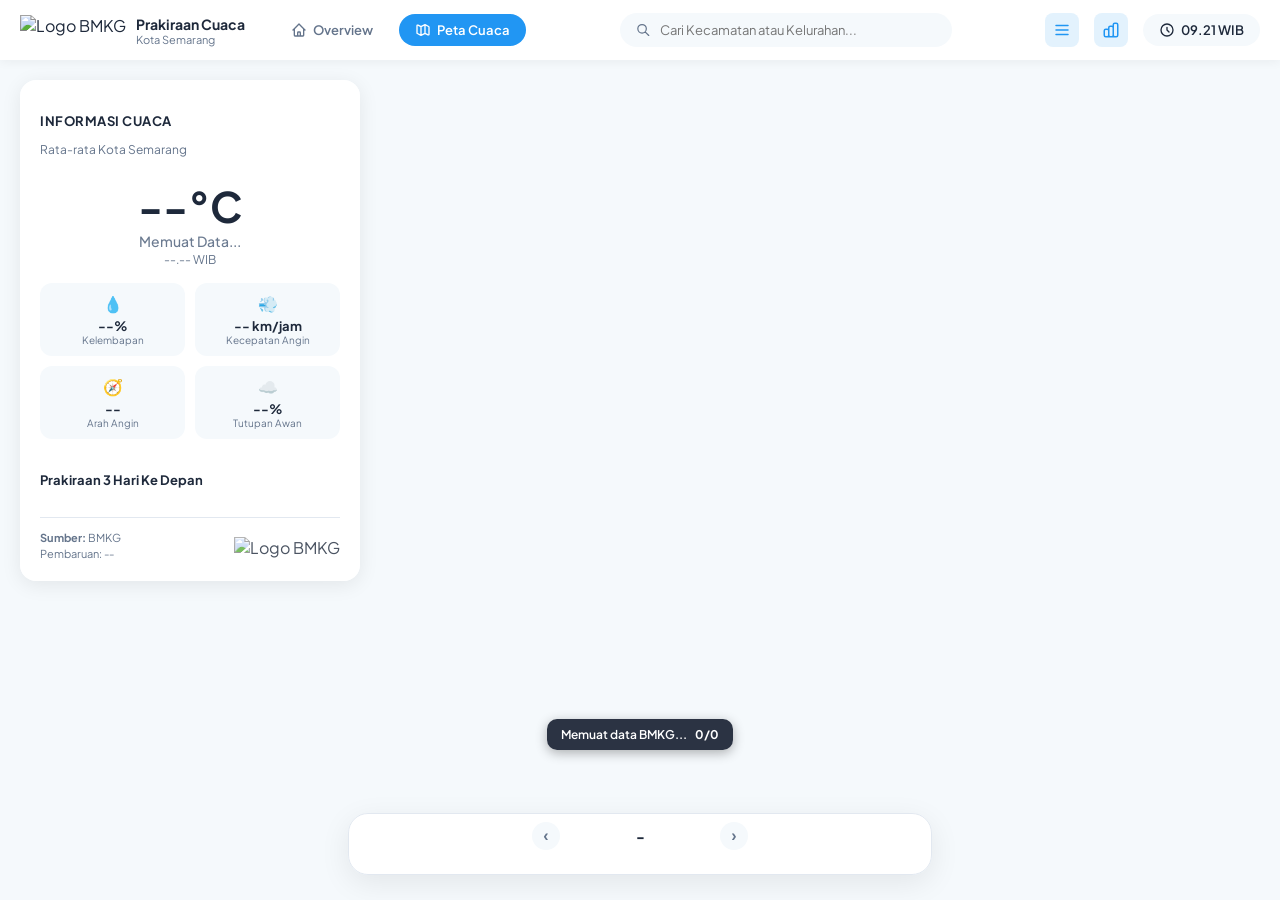
==== index.html @ 0415e22e "upload data" ====
<!DOCTYPE html>
<html lang="id">
<head>
    <meta charset="UTF-8">
    <meta name="viewport" content="width=device-width, initial-scale=1.0">
    <title>WebGIS Prakiraan Cuaca Semarang</title>

    <!-- Font: Plus Jakarta Sans -->
    <link rel="preconnect" href="https://fonts.googleapis.com">
    <link rel="preconnect" href="https://fonts.gstatic.com" crossorigin>
    <link href="https://fonts.googleapis.com/css2?family=Plus+Jakarta+Sans:wght@400;500;600;700&display=swap" rel="stylesheet">

    <!-- Leaflet CSS -->
    <link rel="stylesheet" href="https://unpkg.com/leaflet@1.9.4/dist/leaflet.css"/>

    <!-- Custom CSS -->
    <link rel="stylesheet" href="style.css">
</head>

<body>

    <!-- Navigasi Atas (Navbar) -->
    <nav class="top-navbar">
        <!-- Kiri: Logo & Tab -->
        <div class="nav-left">
            <div class="brand">
                <img src="https://data.bmkg.go.id/include/assets/img/logo-bmkg.svg" alt="Logo BMKG" class="brand-logo">
                <div class="brand-text">
                    <span class="brand-title">Prakiraan Cuaca</span>
                    <span class="brand-subtitle">Kota Semarang</span>
                </div>
            </div>
            <div class="nav-tabs">
                <button class="nav-tab">
                    <!-- Ikon Overview -->
                    <svg width="16" height="16" fill="none" stroke="currentColor" viewBox="0 0 24 24"><path stroke-linecap="round" stroke-linejoin="round" stroke-width="2" d="M3 12l2-2m0 0l7-7 7 7M5 10v10a1 1 0 001 1h3m10-11l2 2m-2-2v10a1 1 0 01-1 1h-3m-6 0a1 1 0 001-1v-4a1 1 0 011-1h2a1 1 0 011 1v4a1 1 0 001 1m-6 0h6"></path></svg>
                    Overview
                </button>
                <button class="nav-tab active">
                    <!-- Ikon Map -->
                    <svg width="16" height="16" fill="none" stroke="currentColor" viewBox="0 0 24 24"><path stroke-linecap="round" stroke-linejoin="round" stroke-width="2" d="M9 20l-5.447-2.724A1 1 0 013 16.382V5.618a1 1 0 011.447-.894L9 7m0 13l6-3m-6 3V7m6 10l4.553 2.276A1 1 0 0021 18.382V7.618a1 1 0 00-.553-.894L15 4m0 13V4m0 0L9 7"></path></svg>
                    Peta Cuaca
                </button>
            </div>
        </div>

        <!-- Tengah: Pencarian -->
        <div class="nav-center">
            <div class="search-bar">
                <svg width="16" height="16" fill="none" stroke="#64748B" viewBox="0 0 24 24"><path stroke-linecap="round" stroke-linejoin="round" stroke-width="2" d="M21 21l-6-6m2-5a7 7 0 11-14 0 7 7 0 0114 0z"></path></svg>
                <input type="text" placeholder="Cari Kecamatan atau Kelurahan...">
            </div>
        </div>

        <!-- Kanan: Layer, Legenda, & Jam -->
        <div class="nav-right">
            <!-- Dropdown Layer Peta -->
            <div class="nav-dropdown-container">
                <button class="nav-icon-btn" id="btn-layer" title="Layer Peta">
                    <svg width="18" height="18" fill="none" stroke="currentColor" viewBox="0 0 24 24"><path stroke-linecap="round" stroke-linejoin="round" stroke-width="2" d="M4 6h16M4 12h16M4 18h16"></path></svg>
                </button>
                <div class="dropdown-menu" id="layer-menu">
                    <h4>Pilihan Basemap</h4>
                    <label><input type="radio" name="basemap" value="esri" checked> Satelit Esri</label>
                    <label><input type="radio" name="basemap" value="osm"> Standar OSM</label>
                    <hr>
                    <h4>Tingkat Administratif</h4>
                    <label><input type="radio" name="admin_level" value="kecamatan" checked> Kecamatan</label>
                    <label><input type="radio" name="admin_level" value="kelurahan"> Kelurahan</label>
                </div>
            </div>

            <!-- Dropdown Legenda Cuaca -->
            <div class="nav-dropdown-container">
                <button class="nav-icon-btn" id="btn-legend" title="Legenda Cuaca">
                    <svg width="18" height="18" fill="none" stroke="currentColor" viewBox="0 0 24 24"><path stroke-linecap="round" stroke-linejoin="round" stroke-width="2" d="M9 19v-6a2 2 0 00-2-2H5a2 2 0 00-2 2v6a2 2 0 002 2h2a2 2 0 002-2zm0 0V9a2 2 0 012-2h2a2 2 0 012 2v10m-6 0a2 2 0 002 2h2a2 2 0 002-2m0 0V5a2 2 0 012-2h2a2 2 0 012 2v14a2 2 0 01-2 2h-2a2 2 0 01-2-2z"></path></svg>
                </button>
                <div class="dropdown-menu" id="legend-menu">
                    <h4>Legenda Cuaca</h4>
                    <div class="legend-item"><span class="color-box" style="background:#0F172A"></span> Petir / Kilat</div>
                    <div class="legend-item"><span class="color-box" style="background:#1d4ed8"></span> Hujan Lebat</div>
                    <div class="legend-item"><span class="color-box" style="background:#2563eb"></span> Hujan Sedang</div>
                    <div class="legend-item"><span class="color-box" style="background:#38bdf8"></span> Hujan Ringan</div>
                    <div class="legend-item"><span class="color-box" style="background:#475569"></span> Mendung / Tebal</div>
                    <div class="legend-item"><span class="color-box" style="background:#64748b"></span> Berawan</div>
                    <div class="legend-item"><span class="color-box" style="background:#f59e0b"></span> Cerah Berawan</div>
                    <div class="legend-item"><span class="color-box" style="background:#facc15"></span> Cerah</div>
                </div>
            </div>

            <!-- Jam Realtime -->
            <div class="nav-clock">
                <svg width="16" height="16" fill="none" stroke="currentColor" viewBox="0 0 24 24"><path stroke-linecap="round" stroke-linejoin="round" stroke-width="2" d="M12 8v4l3 3m6-3a9 9 0 11-18 0 9 9 0 0118 0z"></path></svg>
                <span id="realtime-clock">--:-- WIB</span>
            </div>
        </div>
    </nav>

    <!-- Kontainer Peta dan Elemen Lainnya -->
    <div class="main-container">
        
        <div id="map"></div>

        <div id="weather-loading">
            Memuat data BMKG...
            <span id="weather-progress">0/0</span>
        </div>

        <!<!-- Panel Informasi Mengambang (Kiri) -->
        <aside class="side-panel">
            <div class="panel-header">
                <h3>INFORMASI CUACA</h3>
                <p>Rata-rata Kota Semarang</p>
            </div>
            
            <div class="weather-main-info">
                <div class="temp-large" id="city-temp">--°C</div>
                <div class="weather-desc" id="city-desc">Memuat Data...</div>
                <div class="weather-time" id="city-time">--.-- WIB</div>
            </div>

            <!-- Parameter Cuaca -->
            <div class="weather-metrics">
                <div class="metric-box">
                    <span class="metric-icon">💧</span>
                    <span class="metric-val" id="city-humidity">--%</span>
                    <span class="metric-lbl">Kelembapan</span>
                </div>
                <div class="metric-box">
                    <span class="metric-icon">💨</span>
                    <span class="metric-val" id="city-wind">-- km/jam</span>
                    <span class="metric-lbl">Kecepatan Angin</span>
                </div>
                <div class="metric-box">
                    <span class="metric-icon">🧭</span>
                    <span class="metric-val" id="city-wind-dir">--</span>
                    <span class="metric-lbl">Arah Angin</span>
                </div>
                <div class="metric-box">
                    <span class="metric-icon">☁️</span>
                    <span class="metric-val" id="city-cloud">--%</span>
                    <span class="metric-lbl">Tutupan Awan</span>
                </div>
            </div>

            <!-- Prakiraan 3 Hari Ke Depan -->
            <div class="forecast-section">
                <h4>Prakiraan 3 Hari Ke Depan</h4>
                <div class="forecast-cards" id="city-3day-container">
                    <!-- Akan diisi oleh JavaScript nanti -->
                </div>
            </div>

            <!-- Informasi Sumber Data & Logo BMKG -->
            <div class="panel-footer">
                <div class="footer-text">
                    <strong>Sumber:</strong> BMKG<br>
                    <span id="info-analysis-time">Pembaruan: --</span>
                </div>
                <img src="https://data.bmkg.go.id/include/assets/img/logo-bmkg.svg" alt="Logo BMKG" class="footer-logo">
            </div>
        </aside>

        <!-- Timeline Lama -->
        <div id="forecast-timeline">
            <div id="timeline-day-control">
                <button id="timeline-prev-day" aria-label="Hari sebelumnya">‹</button>
                <div id="timeline-date">-</div>
                <button id="timeline-next-day" aria-label="Hari berikutnya">›</button>
            </div>
            <div id="timeline-hours"></div>
        </div>

    </div>

    <!-- Leaflet JS & App JS -->
    <script src="https://unpkg.com/leaflet@1.9.4/dist/leaflet.js"></script>
    <script src="app.js"></script>

    <!-- Script sementara untuk animasi dropdown di HTML -->
    <script>
        // Update Jam Realtime Navbar
        function updateClock() {
            const now = new Date();
            const timeString = now.toLocaleTimeString('id-ID', { timeZone: 'Asia/Jakarta', hour: '2-digit', minute: '2-digit' }).replace(':', '.');
            document.getElementById('realtime-clock').innerText = timeString + ' WIB';
        }
        setInterval(updateClock, 1000);
        updateClock();

        // Dropdown Toggle Logic
        document.getElementById('btn-layer').addEventListener('click', (e) => {
            e.stopPropagation();
            document.getElementById('layer-menu').classList.toggle('show');
            document.getElementById('legend-menu').classList.remove('show');
        });
        document.getElementById('btn-legend').addEventListener('click', (e) => {
            e.stopPropagation();
            document.getElementById('legend-menu').classList.toggle('show');
            document.getElementById('layer-menu').classList.remove('show');
        });
        document.addEventListener('click', () => {
            document.getElementById('layer-menu').classList.remove('show');
            document.getElementById('legend-menu').classList.remove('show');
        });
    </script>
</body>
</html>
---- style.css ----
/* Variabel Warna Kustom dan Font */
:root {
    --primary: #2196F3;
    --bg: #F5F9FC;
    --card: #FFFFFF;
    --text: #1E293B;
    --text-sec: #64748B;
    --highlight: #E3F2FD;
    --font-main: 'Plus Jakarta Sans', sans-serif;
}

html, body {
    margin: 0;
    padding: 0;
    width: 100%;
    height: 100vh;
    overflow: hidden;
    background-color: var(--bg);
    color: var(--text);
    font-family: var(--font-main);
}

/* ====================================================
   NAVBAR STYLING
==================================================== */
.top-navbar {
    height: 60px;
    background: var(--card);
    display: flex;
    justify-content: space-between;
    align-items: center;
    padding: 0 20px;
    box-shadow: 0 2px 10px rgba(0,0,0,0.05);
    position: relative;
    z-index: 2000; /* Harus lebih tinggi dari map Leaflet */
}

.nav-left { display: flex; align-items: center; gap: 30px; }
.brand { display: flex; align-items: center; gap: 10px; }
.brand-logo { height: 30px; }
.brand-text { display: flex; flex-direction: column; }
.brand-title { font-weight: 700; font-size: 14px; color: var(--text); }
.brand-subtitle { font-size: 11px; color: var(--text-sec); }

.nav-tabs { display: flex; gap: 10px; }
.nav-tab {
    display: flex; align-items: center; gap: 6px;
    padding: 8px 16px; border: none; border-radius: 20px;
    background: transparent; color: var(--text-sec);
    font-size: 13px; font-weight: 600; cursor: pointer;
    transition: all 0.2s;
    font-family: var(--font-main);
}
.nav-tab.active { background: var(--primary); color: #fff; }

.nav-center .search-bar {
    display: flex; align-items: center; gap: 8px;
    background: var(--bg); padding: 8px 16px;
    border-radius: 20px; width: 300px;
}
.search-bar input {
    border: none; background: transparent; outline: none;
    font-size: 13px; width: 100%; color: var(--text);
    font-family: var(--font-main);
}

.nav-right { display: flex; align-items: center; gap: 15px; }

/* Dropdown styling */
.nav-dropdown-container { position: relative; }
.nav-icon-btn {
    background: var(--highlight); color: var(--primary);
    border: none; border-radius: 8px; width: 34px; height: 34px;
    display: flex; align-items: center; justify-content: center;
    cursor: pointer; transition: 0.2s;
}
.nav-icon-btn:hover { background: var(--primary); color: #fff; }

.dropdown-menu {
    position: absolute; top: 45px; right: 0;
    background: var(--card); border-radius: 12px;
    box-shadow: 0 4px 15px rgba(0,0,0,0.1);
    padding: 15px; width: 220px; display: none;
    flex-direction: column; gap: 8px;
}
.dropdown-menu.show { display: flex; }
.dropdown-menu h4 { font-size: 12px; color: var(--text-sec); margin-bottom: 5px; text-transform: uppercase; letter-spacing: 0.5px;}
.dropdown-menu label { font-size: 13px; display: flex; align-items: center; gap: 8px; cursor: pointer;}
.dropdown-menu hr { border: 0; border-top: 1px solid #E2E8F0; margin: 5px 0; }

.legend-item { display: flex; align-items: center; gap: 10px; font-size: 12px;}
.color-box { width: 14px; height: 14px; border-radius: 4px; border: 1px solid rgba(0,0,0,0.1);}

.nav-clock {
    display: flex; align-items: center; gap: 6px;
    font-size: 13px; font-weight: 600; color: var(--text);
    background: var(--bg); padding: 8px 16px; border-radius: 20px;
}

/* ====================================================
   MAP CONTAINER (Disesuaikan tinggi Navbar)
==================================================== */
.main-container {
    position: relative;
    height: calc(100vh - 60px); /* Kurangi tinggi navbar */
    width: 100%;
}

#map {
    width: 100%;
    height: 100%;
    z-index: 1;
}

/* ====================================================
   KODE LAMA UNTUK SEMENTARA (Agar WebGIS tetap jalan)
==================================================== */
.label-kecamatan { background: transparent; border: none; }
.label-kecamatan div { color: white; font-size: 13px; font-weight: 700; white-space: nowrap; text-align: center; text-shadow: -1px -1px 2px #000, 1px -1px 2px #000, -1px 1px 2px #000, 1px 1px 2px #000; }
.label-kelurahan { background: transparent; border: none; }
.label-kelurahan div { color: white; font-size: 10px; font-weight: 600; white-space: nowrap; text-align: center; text-shadow: -1px -1px 2px #000, 1px -1px 2px #000, -1px 1px 2px #000, 1px 1px 2px #000; }
.weather-label { background: transparent !important; border: none !important; }
.weather-card { transform: translate(-50%, -50%); min-width: 70px; text-align: center; color: #ffffff; background: transparent; border: none; box-shadow: none; padding: 0; pointer-events: none; text-shadow: -1px -1px 2px rgba(0, 0, 0, 0.9), 1px -1px 2px rgba(0, 0, 0, 0.9), -1px 1px 2px rgba(0, 0, 0, 0.9), 1px 1px 2px rgba(0, 0, 0, 0.9); }
.weather-name { font-size: 10px; font-weight: 700; line-height: 1.1; margin-bottom: 3px; }
.weather-main { display: flex; justify-content: center; align-items: center; gap: 4px; }
.weather-icon { font-size: 18px; line-height: 1; }
.weather-temp { font-size: 14px; font-weight: 700; }
.weather-desc { font-size: 9px; margin-top: 2px; opacity: 0.95; white-space: nowrap; }

/* Control bawaan leaflet yang masih aktif di app.js */
.leaflet-control-layers { border-radius: 10px; overflow: hidden; }

/* Komponen melayang (Timeline & Info Panel) */
#weather-loading { position: fixed; left: 50%; bottom: 150px; transform: translateX(-50%); z-index: 1000; background: rgba(15, 23, 42, 0.88); color: white; padding: 8px 14px; border-radius: 10px; font-size: 12px; font-weight: 600; box-shadow: 0 3px 12px rgba(0, 0, 0, 0.30); }
#weather-progress { margin-left: 6px; font-weight: 700; }

/* ====================================================
   TIMELINE CUACA (VERSI KOTAK & SCROLL BAR HORIZONTAL)
==================================================== */
#forecast-timeline {
    position: fixed;
    left: 50%;
    bottom: 25px;
    transform: translateX(-50%);
    z-index: 1000;
    width: min(600px, calc(100vw - 28px)); 
    padding: 16px 20px;
    background: rgba(255, 255, 255, 0.95);
    border: 1px solid #E2E8F0;
    border-radius: 20px;
    box-shadow: 0 8px 30px rgba(0, 0, 0, 0.08);
    backdrop-filter: blur(10px);
}

#timeline-day-control {
    display: flex;
    align-items: center;
    justify-content: center;
    gap: 15px;
    margin-bottom: 16px;
}

#timeline-date {
    min-width: 130px;
    text-align: center;
    font-size: 14px;
    font-weight: 800;
    color: #1E293B;
}

#timeline-day-control button {
    width: 28px;
    height: 28px;
    border: none;
    border-radius: 50%;
    background: #F5F9FC;
    color: #64748B;
    font-size: 16px;
    font-weight: bold;
    cursor: pointer;
    display: flex;
    align-items: center;
    justify-content: center;
    transition: 0.2s;
}

#timeline-day-control button:hover:not(:disabled) {
    background: #E3F2FD;
    color: #2196F3;
}

#timeline-day-control button:disabled {
    opacity: 0.4;
    cursor: default;
}

/* Kontainer Scroll & Scrollbar Custom di bawahnya */
#timeline-hours-scroll {
    display: flex;
    overflow-x: auto;
    gap: 10px;
    padding-bottom: 12px; /* Ruang untuk scrollbar */
    scroll-behavior: smooth;
}

/* Desain Scrollbar di bagian bawah kotak jam */
#timeline-hours-scroll::-webkit-scrollbar {
    height: 8px;
}
#timeline-hours-scroll::-webkit-scrollbar-track {
    background: #F1F5F9;
    border-radius: 10px;
}
#timeline-hours-scroll::-webkit-scrollbar-thumb {
    background: #CBD5E1;
    border-radius: 10px;
}
#timeline-hours-scroll::-webkit-scrollbar-thumb:hover {
    background: #94A3B8;
}

/* Desain Kotak Tiap Jam */
.hour-box {
    flex: 0 0 auto;
    display: flex;
    flex-direction: column;
    align-items: center;
    min-width: 65px;
    padding: 10px 4px;
    background: #FFFFFF;
    border: 1px solid #E2E8F0;
    border-radius: 12px;
    color: #64748B;
    cursor: pointer;
    transition: 0.2s;
}

.hour-box:hover {
    background: #F5F9FC;
}

.hour-box-icon {
    font-size: 22px;
    margin-bottom: 6px;
}

.hour-box-text {
    font-size: 12px;
    font-weight: 700;
}

/* Kotak Aktif (Saat Diklik) */
.hour-box.active {
    background: #2196F3;
    border-color: #2196F3;
    color: #FFFFFF;
    box-shadow: 0 4px 10px rgba(33, 150, 243, 0.3);
}

.hour-box.active .hour-box-text {
    color: #FFFFFF;
}

#bmkg-info-panel { position: fixed; left: 14px; bottom: 22px; z-index: 1000; width: 220px; padding: 11px 12px; background: rgba(15, 23, 42, 0.90); border: 1px solid rgba(255, 255, 255, 0.16); border-radius: 12px; color: white; box-shadow: 0 4px 16px rgba(0, 0, 0, 0.30); backdrop-filter: blur(7px); }
.bmkg-info-title { margin-bottom: 8px; font-size: 12px; font-weight: 700; }
.bmkg-info-row { display: flex; justify-content: space-between; align-items: flex-start; gap: 10px; margin-top: 5px; font-size: 10px; line-height: 1.25; }
.bmkg-info-row span { color: rgba(255, 255, 255, 0.70); }
.bmkg-info-row b { max-width: 120px; text-align: right; font-weight: 700; }

/* Efek Animasi Cuaca (Sama seperti sebelumnya) */
.weather-sun { display: inline-block; animation: sunPulse 2.2s ease-in-out infinite; }
.weather-cloud { display: inline-block; animation: cloudMove 3s ease-in-out infinite; }
.weather-rain { display: inline-block; animation: rainMove 1.1s ease-in-out infinite; }
.weather-thunder { display: inline-block; animation: thunderFlash 1.8s ease-in-out infinite; }
@keyframes sunPulse { 0%, 100% { transform: scale(1); } 50% { transform: scale(1.15); } }
@keyframes cloudMove { 0%, 100% { transform: translateX(-2px); } 50% { transform: translateX(2px); } }
@keyframes rainMove { 0% { transform: translateY(-1px); } 50% { transform: translateY(2px); } 100% { transform: translateY(-1px); } }
@keyframes thunderFlash { 0%, 70%, 100% { opacity: 1; transform: scale(1); } 75% { opacity: 0.45; transform: scale(1.08); } 80% { opacity: 1; transform: scale(1.02); } }

/* ====================================================
   PANEL INFORMASI SISI KIRI (SIDE PANEL)
==================================================== */
.side-panel {
    position: absolute;
    top: 20px;
    left: 20px;
    width: 300px;
    background: rgba(255, 255, 255, 0.95);
    backdrop-filter: blur(10px);
    border-radius: 16px;
    box-shadow: 0 4px 20px rgba(0,0,0,0.08);
    padding: 20px;
    z-index: 500;
    display: flex;
    flex-direction: column;
    gap: 16px;
}

.panel-header h3 {
    font-size: 13px;
    color: var(--text);
    text-transform: uppercase;
    letter-spacing: 0.5px;
}

.panel-header p {
    font-size: 12px;
    color: var(--text-sec);
}

.weather-main-info {
    text-align: center;
}

.temp-large {
    font-size: 42px;
    font-weight: 700;
    color: var(--text);
    line-height: 1;
    margin-bottom: 5px;
}

.weather-desc {
    font-size: 14px;
    font-weight: 500;
    color: var(--text-sec);
}

.weather-time {
    font-size: 12px;
    color: var(--text-sec);
    margin-top: 2px;
}

.weather-metrics {
    display: grid;
    grid-template-columns: 1fr 1fr;
    gap: 10px;
}

.metric-box {
    background: var(--bg);
    padding: 10px;
    border-radius: 12px;
    display: flex;
    flex-direction: column;
    align-items: center;
    text-align: center;
}

.metric-icon {
    font-size: 16px;
    margin-bottom: 4px;
}

.metric-val {
    font-size: 13px;
    font-weight: 700;
    color: var(--text);
}

.metric-lbl {
    font-size: 10px;
    color: var(--text-sec);
}

.forecast-section h4 {
    font-size: 13px;
    color: var(--text);
    margin-bottom: 8px;
}

.forecast-cards {
    display: flex;
    gap: 8px;
    justify-content: space-between;
}

.f-card {
    flex: 1;
    background: var(--bg);
    border-radius: 10px;
    padding: 10px 5px;
    text-align: center;
    display: flex;
    flex-direction: column;
    align-items: center;
    gap: 4px;
}

.f-card.active {
    background: var(--highlight);
    border: 1px solid var(--primary);
}

.f-day {
    font-size: 11px;
    font-weight: 600;
    color: var(--text-sec);
    text-transform: uppercase;
}

.f-icon {
    font-size: 18px;
}

.f-temp {
    font-size: 12px;
    font-weight: 700;
    color: var(--text);
}

.panel-footer {
    display: flex;
    justify-content: space-between;
    align-items: flex-end;
    margin-top: 5px;
    padding-top: 12px;
    border-top: 1px solid #E2E8F0;
}

.footer-text {
    font-size: 11px;
    color: var(--text-sec);
    line-height: 1.4;
}

.footer-logo {
    height: 24px;
    opacity: 0.8;
}

/* ====================================================
   LABEL LINGKARAN PETA & POPUP LIGHT THEME
==================================================== */
.region-label-container {
    position: absolute;
    transform: translate(-50%, -50%); /* KUNCI: Menjaga label selalu di tengah koordinat saat zoom */
    display: flex;
    flex-direction: column;
    align-items: center;
    justify-content: center;
    pointer-events: none;
    width: max-content; /* Mencegah teks terpotong */
}

.label-circle {
    width: 58px;  /* Diperbesar agar muat ikon besar & suhu */
    height: 58px;
    background: #FFFFFF;
    border: 2px solid #E2E8F0;
    border-radius: 50%;
    display: flex;
    flex-direction: column;
    align-items: center;
    justify-content: center;
    box-shadow: 0 4px 12px rgba(0,0,0,0.15);
    padding: 4px;
    box-sizing: border-box;
}

.label-icon-wrapper {
    font-size: 26px; /* Ikon animasi dibuat jauh lebih besar */
    line-height: 1;
    margin-top: 2px;
    display: flex;
    align-items: center;
    justify-content: center;
}

.label-temp {
    font-size: 11px;
    font-weight: 800;
    color: #1E293B;
    line-height: 1;
    margin-top: 3px;
    letter-spacing: -0.5px;
}

.label-name {
    font-size: 11px;
    font-weight: 800;
    color: #FFFFFF; /* Teks diubah menjadi putih */
    text-shadow: 
        -1px -1px 2px rgba(0,0,0,0.8),  
         1px -1px 2px rgba(0,0,0,0.8),
        -1px  1px 2px rgba(0,0,0,0.8),
         1px  1px 2px rgba(0,0,0,0.8); /* Garis tepi diubah menjadi gelap agar kontras */
    text-transform: uppercase;
    white-space: nowrap;
    letter-spacing: 0.5px;
    margin-top: 6px;
}

/* ====================================================
   KUSTOMISASI POPUP LEAFLET (TEMA TERANG)
==================================================== */
.leaflet-popup-content-wrapper, .leaflet-popup-tip {
    background: #FFFFFF !important;
    color: #1E293B !important;
    border-radius: 12px !important;
    box-shadow: 0 4px 20px rgba(0,0,0,0.1) !important;
}
.leaflet-popup-content {
    margin: 16px !important;
    font-family: 'Plus Jakarta Sans', sans-serif;
}
.leaflet-popup-close-button {
    color: #64748B !important;
}

/* ====================================================
   KARTU PRAKIRAAN 3 HARI POPUP (GAYA KOLOM MENYATU)
==================================================== */
.popup-forecast-container {
    display: flex;
    background: #FFFFFF;
    border: 1px solid #E2E8F0;
    border-radius: 12px;
    padding: 8px 0;
    margin-top: 16px;
    box-shadow: 0 2px 8px rgba(0,0,0,0.02);
}

.popup-forecast-col {
    flex: 1;
    display: flex;
    flex-direction: column;
    align-items: center;
    justify-content: center;
    border-right: 1px solid #E2E8F0;
    gap: 2px;
}

.popup-forecast-col:last-child {
    border-right: none;
}

.p-fc-day { font-size: 11px; font-weight: 800; color: #64748B; }
.p-fc-date { font-size: 10px; font-weight: 600; color: #94A3B8; }
.p-fc-icon { font-size: 24px; margin: 4px 0; }
.p-fc-temp { font-size: 11px; font-weight: 800; color: #1E293B; }

/* ====================================================
   TIMELINE JAM - GAYA KARTU BERSUHU (VERSI PIPIH/SLIM)
==================================================== */

/* 1. Kontainer Timeline Utama - Sumbu X Lebar, Sumbu Y Dipangkas */
#forecast-timeline {
    width: min(550px, calc(100vw - 28px)) !important; /* Diperlebar agar memanjang ke samping */
    padding: 8px 16px !important; /* Padding atas-bawah ditipiskan */
}

/* Merapatkan jarak antara teks hari dan kotak jam */
#timeline-day-control {
    margin-bottom: 6px !important; 
}

#timeline-hours, #timeline-hours-scroll {
    display: flex !important;
    gap: 6px !important; /* Jarak antar kotak dirapatkan */
    overflow-x: auto !important;
    padding: 2px 2px 8px !important; /* Padding wadah scroll ditipiskan */
    scrollbar-width: thin;
}

#timeline-hours::-webkit-scrollbar, 
#timeline-hours-scroll::-webkit-scrollbar {
    height: 4px; /* Scrollbar dibuat lebih tipis */
}
#timeline-hours::-webkit-scrollbar-thumb, 
#timeline-hours-scroll::-webkit-scrollbar-thumb {
    background: #CBD5E1; 
    border-radius: 10px;
}

/* Mematikan display tombol bawaan lama */
.timeline-hour-button {
    display: none !important; 
}

/* 2. Sesuaikan Ukuran Kotak agar lebih PENDEK/PIPIH (Sumbu Y) */
.hour-box {
    flex: 0 0 auto;
    display: flex;
    flex-direction: column;
    align-items: center;
    justify-content: center;
    min-width: 60px !important; 
    padding: 4px 4px !important; /* Padding atas-bawah di dalam kotak dipangkas habis */
    background: #F8FAFC !important; 
    border: 1px solid transparent !important;
    border-radius: 10px !important;
    cursor: pointer;
    transition: 0.2s;
    gap: 2px !important; /* Jarak antar teks dan ikon sangat dirapatkan */
    box-shadow: none !important;
}

.hour-box:hover {
    background: #F1F5F9 !important;
}

/* Teks Jam */
.hour-box-text {
    font-size: 10px !important; 
    font-weight: 700 !important;
    color: #94A3B8 !important; 
    text-transform: uppercase;
    line-height: 1 !important;
}

/* Ikon Cuaca - Sedikit diperkecil untuk menghemat tinggi */
.hour-box-icon {
    font-size: 20px !important; 
    line-height: 1 !important;
    margin: 2px 0 !important;
}

/* Teks Suhu */
.hour-box-temp {
    font-size: 12px !important; 
    font-weight: 800 !important;
    color: #64748B !important; 
    line-height: 1 !important;
}

/* 3. Desain Kotak Saat Diklik (Aktif) */
.hour-box.active {
    background: #FFFFFF !important; 
    border-color: #BFDBFE !important; 
    box-shadow: 0 4px 12px rgba(33, 150, 243, 0.15) !important; 
}

.hour-box.active .hour-box-text {
    color: #475569 !important;
}

/* KUNCI: Jangan perbesar font saat aktif agar kotak tidak memuai/loncat ke atas */
.hour-box.active .hour-box-temp {
    color: #1E293B !important;
    font-size: 12px !important; 
}

/* ====================================================
   PENYESUAIAN UKURAN LABEL IKON PETA (KECAMATAN & KELURAHAN)
==================================================== */

.label-circle {
    width: 38px !important;  /* Diperkecil dari 58px agar tidak saling tumpuk */
    height: 38px !important; /* Diperkecil dari 58px */
    background: #FFFFFF;
    border: 1.5px solid #E2E8F0;
    border-radius: 50%;
    display: flex;
    flex-direction: column;
    align-items: center;
    justify-content: center;
    box-shadow: 0 3px 10px rgba(0,0,0,0.15);
    padding: 2px;
    box-sizing: border-box;
}

.label-icon-wrapper {
    font-size: 16px !important; /* Ukuran emoji matahari/hujan diperkecil */
    line-height: 1;
    margin-top: 1px;
    display: flex;
    align-items: center;
    justify-content: center;
}

.label-temp {
    font-size: 9px !important; /* Ukuran teks suhu diperkecil */
    font-weight: 800;
    color: #1E293B;
    line-height: 1;
    margin-top: 2px;
    letter-spacing: -0.5px;
}

.label-name {
    font-size: 9px !important; /* Ukuran nama wilayah diperkecil */
    font-weight: 800;
    color: #FFFFFF; 
    text-shadow: 
        -1px -1px 2px rgba(0,0,0,0.9),  
         1px -1px 2px rgba(0,0,0,0.9),
        -1px  1px 2px rgba(0,0,0,0.9),
         1px  1px 2px rgba(0,0,0,0.9); 
    text-transform: uppercase;
    white-space: nowrap;
    letter-spacing: 0.5px;
    margin-top: 3px;
}
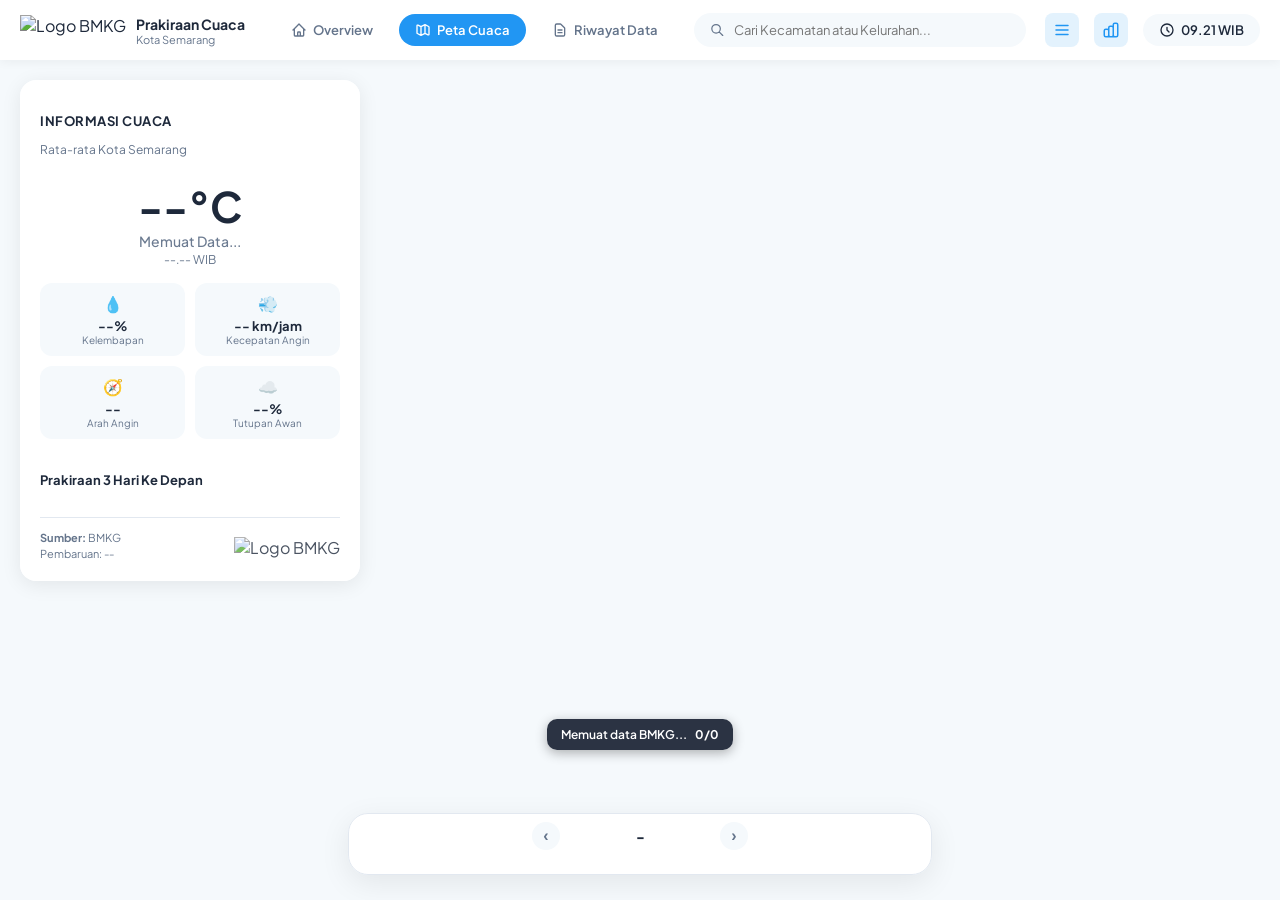
==== commit b24d71b5: "riwayat data" ====
--- a/index.html
+++ b/index.html
@@ -31,17 +31,26 @@
                 </div>
             </div>
             <div class="nav-tabs">
-                <button class="nav-tab">
-                    <!-- Ikon Overview -->
-                    <svg width="16" height="16" fill="none" stroke="currentColor" viewBox="0 0 24 24"><path stroke-linecap="round" stroke-linejoin="round" stroke-width="2" d="M3 12l2-2m0 0l7-7 7 7M5 10v10a1 1 0 001 1h3m10-11l2 2m-2-2v10a1 1 0 01-1 1h-3m-6 0a1 1 0 001-1v-4a1 1 0 011-1h2a1 1 0 011 1v4a1 1 0 001 1m-6 0h6"></path></svg>
-                    Overview
-                </button>
-                <button class="nav-tab active">
-                    <!-- Ikon Map -->
-                    <svg width="16" height="16" fill="none" stroke="currentColor" viewBox="0 0 24 24"><path stroke-linecap="round" stroke-linejoin="round" stroke-width="2" d="M9 20l-5.447-2.724A1 1 0 013 16.382V5.618a1 1 0 011.447-.894L9 7m0 13l6-3m-6 3V7m6 10l4.553 2.276A1 1 0 0021 18.382V7.618a1 1 0 00-.553-.894L15 4m0 13V4m0 0L9 7"></path></svg>
-                    Peta Cuaca
-                </button>
-            </div>
+    <button class="nav-tab">
+        <!-- Ikon Overview -->
+        <svg width="16" height="16" fill="none" stroke="currentColor" viewBox="0 0 24 24"><path stroke-linecap="round" stroke-linejoin="round" stroke-width="2" d="M3 12l2-2m0 0l7-7 7 7M5 10v10a1 1 0 001 1h3m10-11l2 2m-2-2v10a1 1 0 01-1 1h-3m-6 0a1 1 0 001-1v-4a1 1 0 011-1h2a1 1 0 011 1v4a1 1 0 001 1m-6 0h6"></path></svg>
+        Overview
+    </button>
+    
+    <!-- Tombol Peta Cuaca (Aktif) -->
+    <button class="nav-tab active">
+        <!-- Ikon Map -->
+        <svg width="16" height="16" fill="none" stroke="currentColor" viewBox="0 0 24 24"><path stroke-linecap="round" stroke-linejoin="round" stroke-width="2" d="M9 20l-5.447-2.724A1 1 0 013 16.382V5.618a1 1 0 011.447-.894L9 7m0 13l6-3m-6 3V7m6 10l4.553 2.276A1 1 0 0021 18.382V7.618a1 1 0 00-.553-.894L15 4m0 13V4m0 0L9 7"></path></svg>
+        Peta Cuaca
+    </button>
+    
+    <!-- Tombol Riwayat Data (Pasif, memanggil data.html) -->
+    <button class="nav-tab" onclick="window.location.href='data.html'">
+        <!-- Ikon Dokumen Laporan -->
+        <svg width="16" height="16" fill="none" stroke="currentColor" viewBox="0 0 24 24"><path stroke-linecap="round" stroke-linejoin="round" stroke-width="2" d="M9 12h6m-6 4h6m2 5H7a2 2 0 01-2-2V5a2 2 0 012-2h5.586a1 1 0 01.707.293l5.414 5.414a1 1 0 01.293.707V19a2 2 0 01-2 2z"></path></svg>
+        Riwayat Data
+    </button>
+</div>
         </div>
 
         <!-- Tengah: Pencarian -->
@@ -205,4 +214,4 @@
         });
     </script>
 </body>
-</html>+</html>
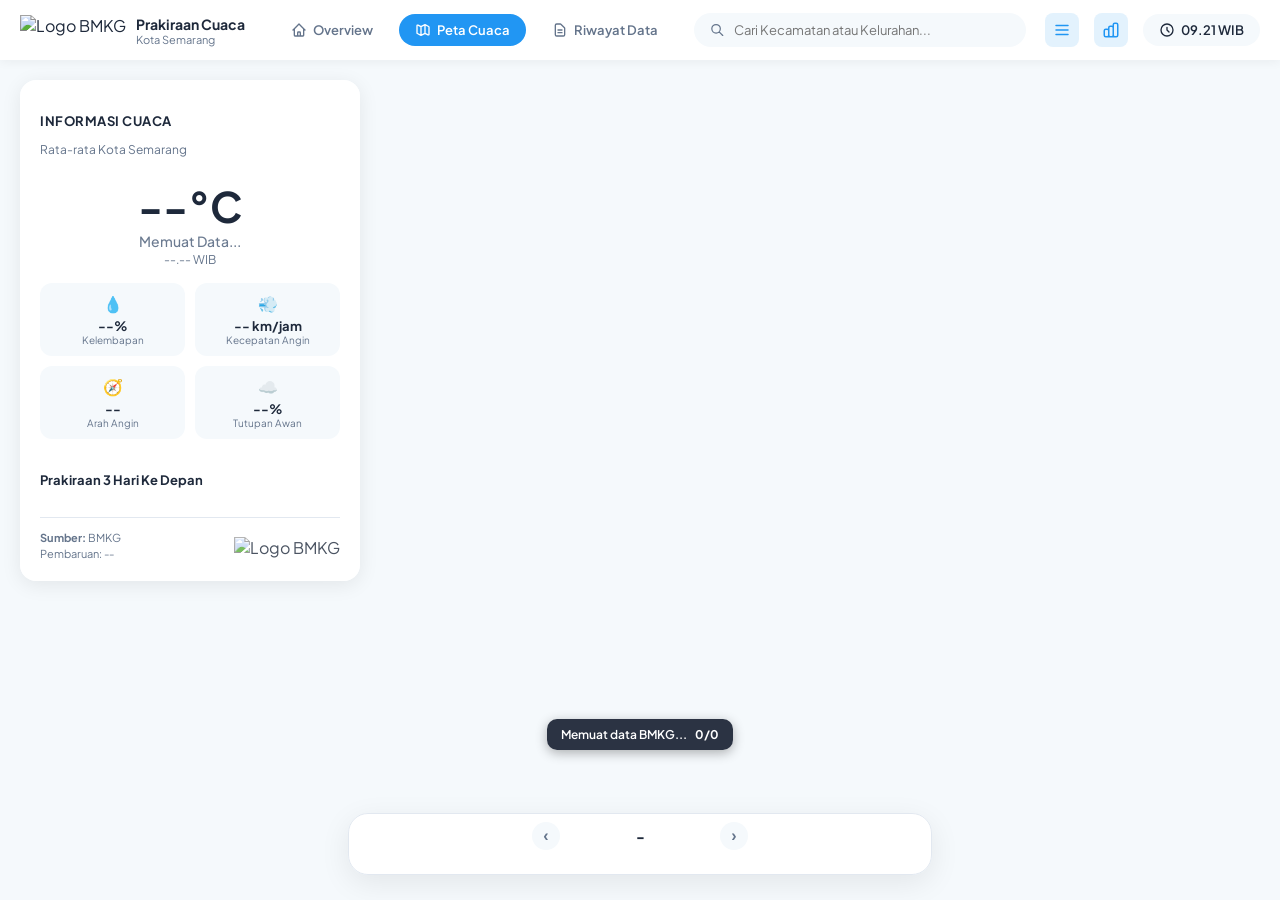
==== commit 2f2e986f: "Refactor index.html to add theme and functionality The HTML file has been updated to include a new t" ====
--- a/index.html
+++ b/index.html
@@ -70,8 +70,34 @@
                 </button>
                 <div class="dropdown-menu" id="layer-menu">
                     <h4>Pilihan Basemap</h4>
-                    <label><input type="radio" name="basemap" value="esri" checked> Satelit Esri</label>
-                    <label><input type="radio" name="basemap" value="osm"> Standar OSM</label>
+
+<label>
+    <input
+        type="radio"
+        name="basemap"
+        value="auto"
+        checked
+    >
+    OSM Otomatis Light / Dark
+</label>
+
+<label>
+    <input
+        type="radio"
+        name="basemap"
+        value="osm"
+    >
+    Standar OSM
+</label>
+
+<label>
+    <input
+        type="radio"
+        name="basemap"
+        value="esri"
+    >
+    Satelit Esri
+</label>
                     <hr>
                     <h4>Tingkat Administratif</h4>
                     <label><input type="radio" name="admin_level" value="kecamatan" checked> Kecamatan</label>
@@ -184,7 +210,9 @@
 
     <!-- Leaflet JS & App JS -->
     <script src="https://unpkg.com/leaflet@1.9.4/dist/leaflet.js"></script>
-    <script src="app.js"></script>
+
+    <script src="theme.js"></script>
+<script src="app.js"></script>
 
     <!-- Script sementara untuk animasi dropdown di HTML -->
     <script>
--- a/style.css
+++ b/style.css
@@ -692,4 +692,84 @@
     white-space: nowrap;
     letter-spacing: 0.5px;
     margin-top: 3px;
-}+}
+/* ======================================================
+   SCROLL TABEL RIWAYAT
+   ====================================================== */
+
+.table-scroll-wrapper {
+    width: 100%;
+    max-height: 520px;
+    overflow-y: auto;
+    overflow-x: auto;
+
+    border: 1px solid #e2e8f0;
+    border-radius: 8px;
+
+    position: relative;
+}
+
+
+/* Hilangkan border ganda dari tabel */
+.table-scroll-wrapper table {
+    margin-top: 0;
+    width: 100%;
+    min-width: 1050px;
+    border-collapse: separate;
+    border-spacing: 0;
+}
+
+
+/* Header tetap terlihat ketika scroll ke bawah */
+.table-scroll-wrapper thead th {
+    position: sticky;
+    top: 0;
+    z-index: 5;
+
+    background: #f8fafc;
+    box-shadow: 0 1px 0 #e2e8f0;
+}
+
+
+/* Baris lebih nyaman dibaca */
+.table-scroll-wrapper tbody tr:hover {
+    background-color: #f8fafc;
+}
+
+
+/* Scrollbar */
+.table-scroll-wrapper::-webkit-scrollbar {
+    width: 10px;
+    height: 10px;
+}
+
+.table-scroll-wrapper::-webkit-scrollbar-track {
+    background: #f1f5f9;
+    border-radius: 10px;
+}
+
+.table-scroll-wrapper::-webkit-scrollbar-thumb {
+    background: #cbd5e1;
+    border-radius: 10px;
+}
+
+.table-scroll-wrapper::-webkit-scrollbar-thumb:hover {
+    background: #94a3b8;
+}
+
+
+/* Responsive */
+@media (max-width: 900px) {
+
+    .data-container {
+        padding: 15px;
+    }
+
+    .table-card {
+        padding: 20px;
+    }
+
+    .table-scroll-wrapper {
+        max-height: 460px;
+    }
+}
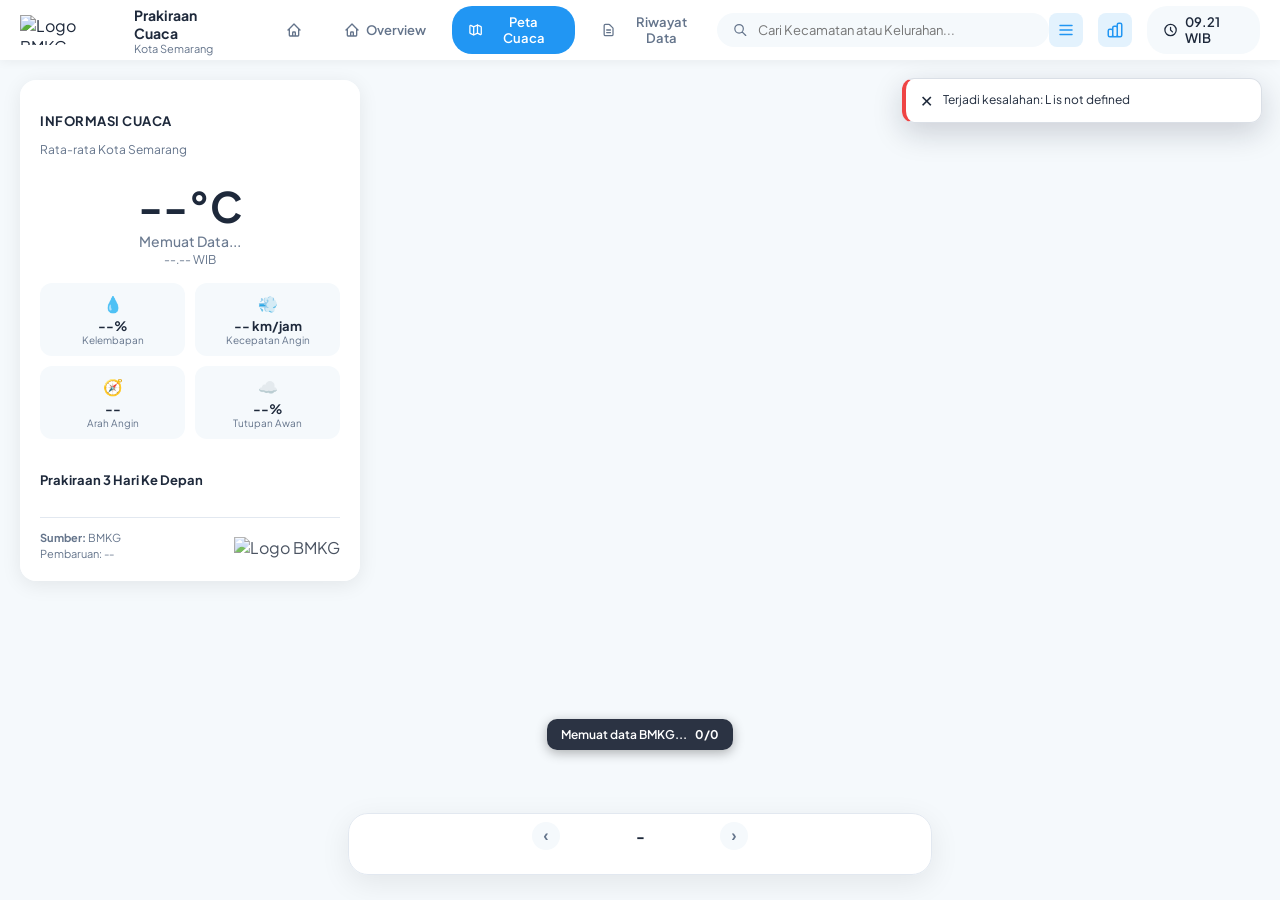
==== commit 89505e35: "Fix HTML encoding issues in index.html" ====
--- a/index.html
+++ b/index.html
@@ -32,10 +32,18 @@
             </div>
             <div class="nav-tabs">
     <button class="nav-tab">
+
+        
         <!-- Ikon Overview -->
         <svg width="16" height="16" fill="none" stroke="currentColor" viewBox="0 0 24 24"><path stroke-linecap="round" stroke-linejoin="round" stroke-width="2" d="M3 12l2-2m0 0l7-7 7 7M5 10v10a1 1 0 001 1h3m10-11l2 2m-2-2v10a1 1 0 01-1 1h-3m-6 0a1 1 0 001-1v-4a1 1 0 011-1h2a1 1 0 011 1v4a1 1 0 001 1m-6 0h6"></path></svg>
-        Overview
-    </button>
+    <button class="nav-tab" onclick="window.location.href='overview.html'" style="cursor:pointer;">
+    <svg width="16" height="16" fill="none" stroke="currentColor" viewBox="0 0 24 24">
+        <path stroke-linecap="round" stroke-linejoin="round" stroke-width="2"
+            d="M3 12l2-2m0 0l7-7 7 7M5 10v10a1 1 0 001 1h3m10-11l2 2m-2-2v10a1 1 0 01-1 1h-3m-6 0a1 1 0 001-1v-4a1 1 0 011-1h2a1 1 0 011 1v4a1 1 0 001 1m-6 0h6">
+        </path>
+    </svg>
+    Overview
+</button>
     
     <!-- Tombol Peta Cuaca (Aktif) -->
     <button class="nav-tab active">
--- a/style.css
+++ b/style.css
@@ -773,3 +773,1046 @@
         max-height: 460px;
     }
 }
+
+/* ======================================================
+   THEME SYSTEM - LIGHT / DARK
+   Otomatis diatur oleh theme.js
+   ====================================================== */
+
+:root {
+    --theme-bg: #f5f9fc;
+    --theme-card: #ffffff;
+    --theme-card-soft: rgba(255, 255, 255, 0.95);
+
+    --theme-text: #1e293b;
+    --theme-text-sec: #64748b;
+
+    --theme-border: #e2e8f0;
+    --theme-soft: #f1f5f9;
+
+    --theme-highlight: #e3f2fd;
+
+    --theme-shadow:
+        0 8px 30px rgba(15, 23, 42, 0.10);
+}
+
+
+/* ======================================================
+   DARK VARIABLES
+   ====================================================== */
+
+html[data-theme="dark"] {
+
+    --bg: #08111f;
+    --card: #111827;
+    --text: #e5edf7;
+    --text-sec: #94a3b8;
+    --highlight: #172554;
+
+    --theme-bg: #08111f;
+    --theme-card: #111827;
+    --theme-card-soft:
+        rgba(15, 23, 42, 0.94);
+
+    --theme-text: #e5edf7;
+    --theme-text-sec: #94a3b8;
+
+    --theme-border: #334155;
+    --theme-soft: #172033;
+    --theme-highlight: #172554;
+
+    --theme-shadow:
+        0 10px 35px rgba(0, 0, 0, 0.42);
+}
+
+
+/* ======================================================
+   TRANSISI THEME
+   ====================================================== */
+
+body,
+.top-navbar,
+.side-panel,
+.metric-box,
+.f-card,
+#forecast-timeline,
+.dropdown-menu,
+.search-bar,
+.nav-clock,
+.nav-icon-btn,
+.leaflet-popup-content-wrapper,
+.leaflet-popup-tip,
+.label-circle {
+
+    transition:
+        background-color .35s ease,
+        color .35s ease,
+        border-color .35s ease,
+        box-shadow .35s ease;
+}
+
+
+/* ======================================================
+   NAVBAR
+   ====================================================== */
+
+html[data-theme="dark"]
+.top-navbar {
+
+    background:
+        rgba(15, 23, 42, 0.97);
+
+    border-bottom:
+        1px solid #334155;
+
+    box-shadow:
+        0 4px 20px rgba(0,0,0,.30);
+}
+
+
+html[data-theme="dark"]
+.brand-title,
+
+html[data-theme="dark"]
+.nav-clock {
+
+    color:
+        var(--theme-text);
+}
+
+
+html[data-theme="dark"]
+.brand-subtitle,
+
+html[data-theme="dark"]
+.nav-tab {
+
+    color:
+        var(--theme-text-sec);
+}
+
+
+html[data-theme="dark"]
+.nav-tab.active {
+
+    color: #ffffff;
+}
+
+
+html[data-theme="dark"]
+.search-bar,
+
+html[data-theme="dark"]
+.nav-clock {
+
+    background:
+        #172033;
+}
+
+
+html[data-theme="dark"]
+.search-bar input {
+
+    color:
+        var(--theme-text);
+}
+
+
+html[data-theme="dark"]
+.search-bar input::placeholder {
+
+    color:
+        #718096;
+}
+
+
+html[data-theme="dark"]
+.nav-icon-btn {
+
+    background:
+        #172554;
+
+    color:
+        #60a5fa;
+}
+
+
+/* ======================================================
+   DROPDOWN
+   ====================================================== */
+
+html[data-theme="dark"]
+.dropdown-menu {
+
+    background:
+        #111827;
+
+    border:
+        1px solid #334155;
+
+    color:
+        #e5edf7;
+
+    box-shadow:
+        0 12px 35px rgba(0,0,0,.45);
+}
+
+
+html[data-theme="dark"]
+.dropdown-menu h4 {
+
+    color:
+        #94a3b8;
+}
+
+
+html[data-theme="dark"]
+.dropdown-menu hr {
+
+    border-color:
+        #334155;
+}
+
+
+/* ======================================================
+   SIDE PANEL
+   ====================================================== */
+
+html[data-theme="dark"]
+.side-panel {
+
+    background:
+        rgba(15, 23, 42, 0.94);
+
+    color:
+        var(--theme-text);
+
+    border:
+        1px solid rgba(71,85,105,.65);
+
+    box-shadow:
+        0 12px 40px rgba(0,0,0,.48);
+}
+
+
+html[data-theme="dark"]
+.panel-header h3,
+
+html[data-theme="dark"]
+.temp-large,
+
+html[data-theme="dark"]
+.forecast-section h4,
+
+html[data-theme="dark"]
+.metric-val,
+
+html[data-theme="dark"]
+.f-temp {
+
+    color:
+        var(--theme-text);
+}
+
+
+html[data-theme="dark"]
+.panel-header p,
+
+html[data-theme="dark"]
+.weather-desc,
+
+html[data-theme="dark"]
+.weather-time,
+
+html[data-theme="dark"]
+.metric-lbl,
+
+html[data-theme="dark"]
+.footer-text,
+
+html[data-theme="dark"]
+.f-day {
+
+    color:
+        var(--theme-text-sec);
+}
+
+
+html[data-theme="dark"]
+.metric-box,
+
+html[data-theme="dark"]
+.f-card {
+
+    background:
+        #172033;
+}
+
+
+html[data-theme="dark"]
+.f-card.active {
+
+    background:
+        #172554;
+
+    border-color:
+        #3b82f6;
+}
+
+
+html[data-theme="dark"]
+.panel-footer {
+
+    border-top-color:
+        #334155;
+}
+
+
+/* ======================================================
+   TIMELINE
+   ====================================================== */
+
+html[data-theme="dark"]
+#forecast-timeline {
+
+    background:
+        rgba(15, 23, 42, 0.94) !important;
+
+    color:
+        #e5edf7;
+
+    border-color:
+        #334155 !important;
+
+    box-shadow:
+        0 12px 40px rgba(0,0,0,.46);
+}
+
+
+html[data-theme="dark"]
+#timeline-date {
+
+    color:
+        #e5edf7;
+}
+
+
+html[data-theme="dark"]
+.timeline-hour,
+html[data-theme="dark"]
+.timeline-item {
+
+    background:
+        #172033;
+
+    color:
+        #e5edf7;
+
+    border-color:
+        #334155;
+}
+
+
+/* ======================================================
+   LABEL CUACA PETA
+   ====================================================== */
+
+html[data-theme="dark"]
+.label-circle {
+
+    background:
+        #111827;
+
+    border-color:
+        #475569;
+
+    box-shadow:
+        0 5px 18px rgba(0,0,0,.55);
+}
+
+
+html[data-theme="dark"]
+.label-temp {
+
+    color:
+        #f8fafc;
+}
+
+
+/* ======================================================
+   LEAFLET POPUP
+   ====================================================== */
+
+html[data-theme="dark"]
+.leaflet-popup-content-wrapper,
+
+html[data-theme="dark"]
+.leaflet-popup-tip {
+
+    background:
+        #111827 !important;
+
+    color:
+        #e5edf7 !important;
+
+    box-shadow:
+        0 8px 30px rgba(0,0,0,.55) !important;
+}
+
+
+html[data-theme="dark"]
+.leaflet-popup-content {
+
+    color:
+        #e5edf7 !important;
+}
+
+
+/*
+   Override inline warna lama di popup
+*/
+html[data-theme="dark"]
+.leaflet-popup-content * {
+
+    color:
+        #e5edf7 !important;
+}
+
+
+html[data-theme="dark"]
+.leaflet-popup-close-button {
+
+    color:
+        #94a3b8 !important;
+}
+
+
+/* ======================================================
+   POPUP PRAKIRAAN 3 HARI
+   ====================================================== */
+
+html[data-theme="dark"]
+.popup-forecast-container {
+
+    background:
+        #172033;
+
+    border-color:
+        #334155;
+
+    box-shadow: none;
+}
+
+
+html[data-theme="dark"]
+.popup-forecast-col {
+
+    border-right-color:
+        #334155;
+}
+
+
+html[data-theme="dark"]
+.p-fc-day,
+
+html[data-theme="dark"]
+.p-fc-date {
+
+    color:
+        #94a3b8 !important;
+}
+
+
+html[data-theme="dark"]
+.p-fc-temp {
+
+    color:
+        #f8fafc !important;
+}
+
+
+/* ======================================================
+   LEAFLET ZOOM CONTROL
+   ====================================================== */
+
+.leaflet-control-zoom {
+
+    border:
+        none !important;
+
+    box-shadow:
+        0 6px 20px rgba(15,23,42,.18) !important;
+}
+
+
+.leaflet-control-zoom a {
+
+    border:
+        none !important;
+
+    width:
+        38px !important;
+
+    height:
+        38px !important;
+
+    line-height:
+        38px !important;
+
+    font-size:
+        20px !important;
+}
+
+
+html[data-theme="dark"]
+.leaflet-control-zoom a {
+
+    background:
+        #111827 !important;
+
+    color:
+        #e5edf7 !important;
+}
+
+
+html[data-theme="dark"]
+.leaflet-control-zoom a:hover {
+
+    background:
+        #1e293b !important;
+}
+
+
+/* ======================================================
+   ATTRIBUTION
+   ====================================================== */
+
+html[data-theme="dark"]
+.leaflet-control-attribution {
+
+    background:
+        rgba(15,23,42,.85) !important;
+
+    color:
+        #94a3b8 !important;
+}
+
+
+html[data-theme="dark"]
+.leaflet-control-attribution a {
+
+    color:
+        #60a5fa !important;
+}
+
+
+/* ======================================================
+   LOADING BMKG
+   ====================================================== */
+
+html[data-theme="dark"]
+#weather-loading {
+
+    background:
+        rgba(2,6,23,.93);
+
+    color:
+        #f8fafc;
+
+    border:
+        1px solid #334155;
+}
+
+/* ======================================================
+   OSM DARK MODE
+   ====================================================== */
+
+.osm-dark-tiles {
+    filter:
+        brightness(0.55)
+        invert(1)
+        contrast(1.15)
+        hue-rotate(180deg)
+        saturate(0.65);
+}
+
+
+/* Tile tetap halus saat theme berubah */
+.leaflet-tile {
+    transition:
+        filter 0.35s ease;
+}
+
+/* =========================================================
+   OVERVIEW PAGE
+========================================================= */
+
+:root {
+    --ov-bg: #eef5ff;
+    --ov-surface: rgba(255, 255, 255, 0.88);
+    --ov-surface-strong: #ffffff;
+    --ov-text: #1f2f46;
+    --ov-muted: #6b7b93;
+    --ov-border: #d9e6f5;
+    --ov-accent: #2196f3;
+    --ov-accent-soft: rgba(33, 150, 243, 0.16);
+    --ov-hero-start: #5ba0f1;
+    --ov-hero-end: #7fb3f6;
+    --ov-shadow: 0 18px 45px rgba(30, 60, 114, 0.12);
+    --ov-radius-xl: 30px;
+    --ov-radius-lg: 24px;
+    --ov-radius-md: 18px;
+}
+
+html[data-theme="dark"] {
+    --ov-bg: #08111f;
+    --ov-surface: rgba(16, 27, 46, 0.92);
+    --ov-surface-strong: #0f1b31;
+    --ov-text: #e7effa;
+    --ov-muted: #97a8c0;
+    --ov-border: #21314f;
+    --ov-accent: #3fa3ff;
+    --ov-accent-soft: rgba(63, 163, 255, 0.20);
+    --ov-hero-start: #0f1f3a;
+    --ov-hero-end: #14294f;
+    --ov-shadow: 0 16px 45px rgba(0, 0, 0, 0.35);
+}
+
+body.overview-page-body {
+    min-height: 100vh;
+    background: var(--ov-bg);
+    color: var(--ov-text);
+    overflow-x: hidden;
+    overflow-y: auto;
+    font-family: 'Plus Jakarta Sans', sans-serif;
+}
+
+.overview-page-title-wrap {
+    display: flex;
+    align-items: center;
+    justify-content: center;
+}
+
+.overview-page-title {
+    font-size: 15px;
+    font-weight: 700;
+    color: var(--text);
+}
+
+.overview-wrapper {
+    width: min(1380px, calc(100% - 30px));
+    margin: 24px auto 32px auto;
+    padding-bottom: 24px;
+}
+
+.overview-layout {
+    display: grid;
+    grid-template-columns: 320px 1fr;
+    gap: 22px;
+    align-items: stretch;
+}
+
+.overview-hero-card {
+    position: relative;
+    overflow: hidden;
+    min-height: 760px;
+    padding: 28px 24px;
+    border-radius: var(--ov-radius-xl);
+    background: linear-gradient(180deg, var(--ov-hero-start) 0%, var(--ov-hero-end) 100%);
+    color: #ffffff;
+    box-shadow: var(--ov-shadow);
+    display: flex;
+    flex-direction: column;
+    justify-content: space-between;
+}
+
+.overview-hero-top {
+    position: relative;
+    z-index: 2;
+}
+
+.overview-location-label {
+    margin: 0 0 8px 0;
+    font-size: 14px;
+    opacity: 0.92;
+}
+
+.overview-location-title {
+    margin: 0;
+    font-size: 30px;
+    font-weight: 800;
+    line-height: 1.15;
+    color: #ffffff;
+}
+
+.overview-date-text {
+    margin-top: 8px;
+    font-size: 13px;
+    opacity: 0.88;
+}
+
+.overview-hero-middle {
+    position: relative;
+    z-index: 2;
+    text-align: center;
+    padding: 20px 0 10px 0;
+}
+
+.hero-weather-icon {
+    font-size: 50px;
+    margin-bottom: 10px;
+}
+
+.hero-temp {
+    font-size: 82px;
+    font-weight: 800;
+    line-height: 1;
+    letter-spacing: -2px;
+}
+
+.hero-condition {
+    margin-top: 12px;
+    font-size: 26px;
+    font-weight: 700;
+}
+
+.hero-forecast-time {
+    margin-top: 10px;
+    font-size: 16px;
+    opacity: 0.95;
+}
+
+.overview-hero-bottom {
+    position: relative;
+    z-index: 2;
+    display: flex;
+    flex-direction: column;
+    gap: 12px;
+    padding-top: 24px;
+}
+
+.hero-info-row {
+    display: flex;
+    justify-content: space-between;
+    gap: 16px;
+    padding: 10px 12px;
+    border-radius: 14px;
+    background: rgba(255, 255, 255, 0.12);
+    backdrop-filter: blur(8px);
+    font-size: 13px;
+}
+
+.hero-info-row span {
+    opacity: 0.92;
+}
+
+.hero-info-row strong {
+    color: #ffffff;
+    font-weight: 700;
+    text-align: right;
+}
+
+.overview-hero-brand {
+    position: absolute;
+    right: 18px;
+    bottom: 18px;
+    opacity: 0.95;
+}
+
+.overview-hero-brand img {
+    width: 44px;
+    height: 44px;
+    object-fit: contain;
+}
+
+.overview-main-content {
+    display: flex;
+    flex-direction: column;
+    gap: 20px;
+}
+
+.overview-header-card {
+    padding: 24px 26px;
+    border-radius: var(--ov-radius-xl);
+    background: var(--ov-surface);
+    border: 1px solid var(--ov-border);
+    box-shadow: var(--ov-shadow);
+    display: flex;
+    justify-content: space-between;
+    align-items: flex-start;
+    gap: 20px;
+    backdrop-filter: blur(10px);
+}
+
+.overview-header-card h1 {
+    margin: 0 0 8px 0;
+    color: var(--ov-text);
+    font-size: 30px;
+    font-weight: 800;
+}
+
+.overview-header-card p {
+    margin: 0;
+    color: var(--ov-muted);
+    line-height: 1.6;
+    font-size: 14px;
+    max-width: 780px;
+}
+
+.overview-status-pill {
+    background: var(--ov-accent-soft);
+    color: var(--ov-accent);
+    font-weight: 700;
+    font-size: 13px;
+    padding: 10px 14px;
+    border-radius: 999px;
+    white-space: nowrap;
+}
+
+.overview-panel {
+    padding: 24px 26px;
+    border-radius: var(--ov-radius-xl);
+    background: var(--ov-surface);
+    border: 1px solid var(--ov-border);
+    box-shadow: var(--ov-shadow);
+    backdrop-filter: blur(10px);
+}
+
+.panel-header-row {
+    display: flex;
+    justify-content: space-between;
+    align-items: flex-start;
+    gap: 16px;
+    margin-bottom: 16px;
+}
+
+.panel-header-row h3 {
+    margin: 0 0 5px 0;
+    color: var(--ov-text);
+    font-size: 22px;
+    font-weight: 800;
+}
+
+.panel-header-row p {
+    margin: 0;
+    color: var(--ov-muted);
+    font-size: 13px;
+}
+
+.upcoming-hours-grid {
+    display: grid;
+    grid-template-columns: repeat(7, minmax(0, 1fr));
+    gap: 12px;
+    margin-bottom: 18px;
+}
+
+.upcoming-hour-item {
+    padding: 14px 10px;
+    border-radius: 18px;
+    background: var(--ov-surface-strong);
+    border: 1px solid var(--ov-border);
+    text-align: center;
+}
+
+.upcoming-hour-label {
+    font-size: 12px;
+    color: var(--ov-muted);
+    margin-bottom: 6px;
+}
+
+.upcoming-hour-icon {
+    font-size: 24px;
+    margin-bottom: 6px;
+}
+
+.upcoming-hour-temp {
+    font-size: 18px;
+    font-weight: 800;
+    color: var(--ov-text);
+}
+
+.upcoming-hour-cond {
+    margin-top: 4px;
+    font-size: 11px;
+    color: var(--ov-muted);
+    min-height: 28px;
+}
+
+.upcoming-chart {
+    width: 100%;
+    height: 190px;
+    display: block;
+    border-radius: 18px;
+    background: var(--ov-surface-strong);
+    border: 1px solid var(--ov-border);
+}
+
+.overview-detail-grid {
+    display: grid;
+    grid-template-columns: repeat(3, minmax(0, 1fr));
+    gap: 18px;
+}
+
+.overview-small-card {
+    padding: 22px 20px;
+    border-radius: var(--ov-radius-lg);
+    background: var(--ov-surface);
+    border: 1px solid var(--ov-border);
+    box-shadow: var(--ov-shadow);
+    min-height: 170px;
+}
+
+.overview-wide-card {
+    min-height: 220px;
+}
+
+.small-card-title-row {
+    display: flex;
+    justify-content: space-between;
+    align-items: center;
+    margin-bottom: 14px;
+    gap: 10px;
+}
+
+.small-card-title-row span:first-child {
+    font-size: 15px;
+    font-weight: 700;
+    color: var(--ov-text);
+}
+
+.small-card-icon {
+    display: inline-flex;
+    align-items: center;
+    justify-content: center;
+    width: 34px;
+    height: 34px;
+    border-radius: 12px;
+    background: var(--ov-accent-soft);
+    font-size: 18px;
+}
+
+.small-card-value {
+    font-size: 32px;
+    font-weight: 800;
+    color: var(--ov-text);
+    line-height: 1.2;
+}
+
+.small-card-sub {
+    margin-top: 6px;
+    color: var(--ov-muted);
+    font-size: 13px;
+    line-height: 1.5;
+}
+
+.overview-list-block {
+    display: flex;
+    flex-direction: column;
+    gap: 10px;
+    margin-top: 2px;
+}
+
+.overview-list-item {
+    padding: 11px 12px;
+    border-radius: 14px;
+    background: var(--ov-surface-strong);
+    border: 1px solid var(--ov-border);
+    color: var(--ov-text);
+    font-size: 13px;
+    line-height: 1.55;
+}
+
+.overview-list-item strong {
+    color: var(--ov-text);
+    font-weight: 800;
+}
+
+.toast-container {
+    position: fixed;
+    top: 92px;
+    right: 16px;
+    z-index: 99999;
+    display: flex;
+    flex-direction: column;
+    gap: 10px;
+}
+
+.custom-toast {
+    min-width: 260px;
+    max-width: 340px;
+    padding: 12px 14px;
+    border-radius: 14px;
+    color: #ffffff;
+    font-size: 13px;
+    line-height: 1.5;
+    box-shadow: 0 16px 35px rgba(0, 0, 0, 0.24);
+    animation: toastIn 0.24s ease;
+}
+
+.custom-toast.info { background: #2563eb; }
+.custom-toast.success { background: #16a34a; }
+.custom-toast.warning { background: #d97706; }
+.custom-toast.error { background: #dc2626; }
+
+@keyframes toastIn {
+    from {
+        opacity: 0;
+        transform: translateY(-6px) translateX(8px);
+    }
+    to {
+        opacity: 1;
+        transform: translateY(0) translateX(0);
+    }
+}
+
+@media (max-width: 1200px) {
+    .overview-layout {
+        grid-template-columns: 1fr;
+    }
+
+    .overview-hero-card {
+        min-height: auto;
+    }
+}
+
+@media (max-width: 900px) {
+    .overview-detail-grid {
+        grid-template-columns: repeat(2, minmax(0, 1fr));
+    }
+
+    .upcoming-hours-grid {
+        grid-template-columns: repeat(3, minmax(0, 1fr));
+    }
+
+    .overview-header-card {
+        flex-direction: column;
+        align-items: flex-start;
+    }
+}
+
+@media (max-width: 600px) {
+    .overview-wrapper {
+        width: calc(100% - 16px);
+    }
+
+    .overview-header-card h1 {
+        font-size: 24px;
+    }
+
+    .hero-temp {
+        font-size: 62px;
+    }
+
+    .overview-detail-grid {
+        grid-template-columns: 1fr;
+    }
+
+    .upcoming-hours-grid {
+        grid-template-columns: repeat(2, minmax(0, 1fr));
+    }
+
+    .overview-small-card,
+    .overview-wide-card {
+        min-height: auto;
+    }
+}
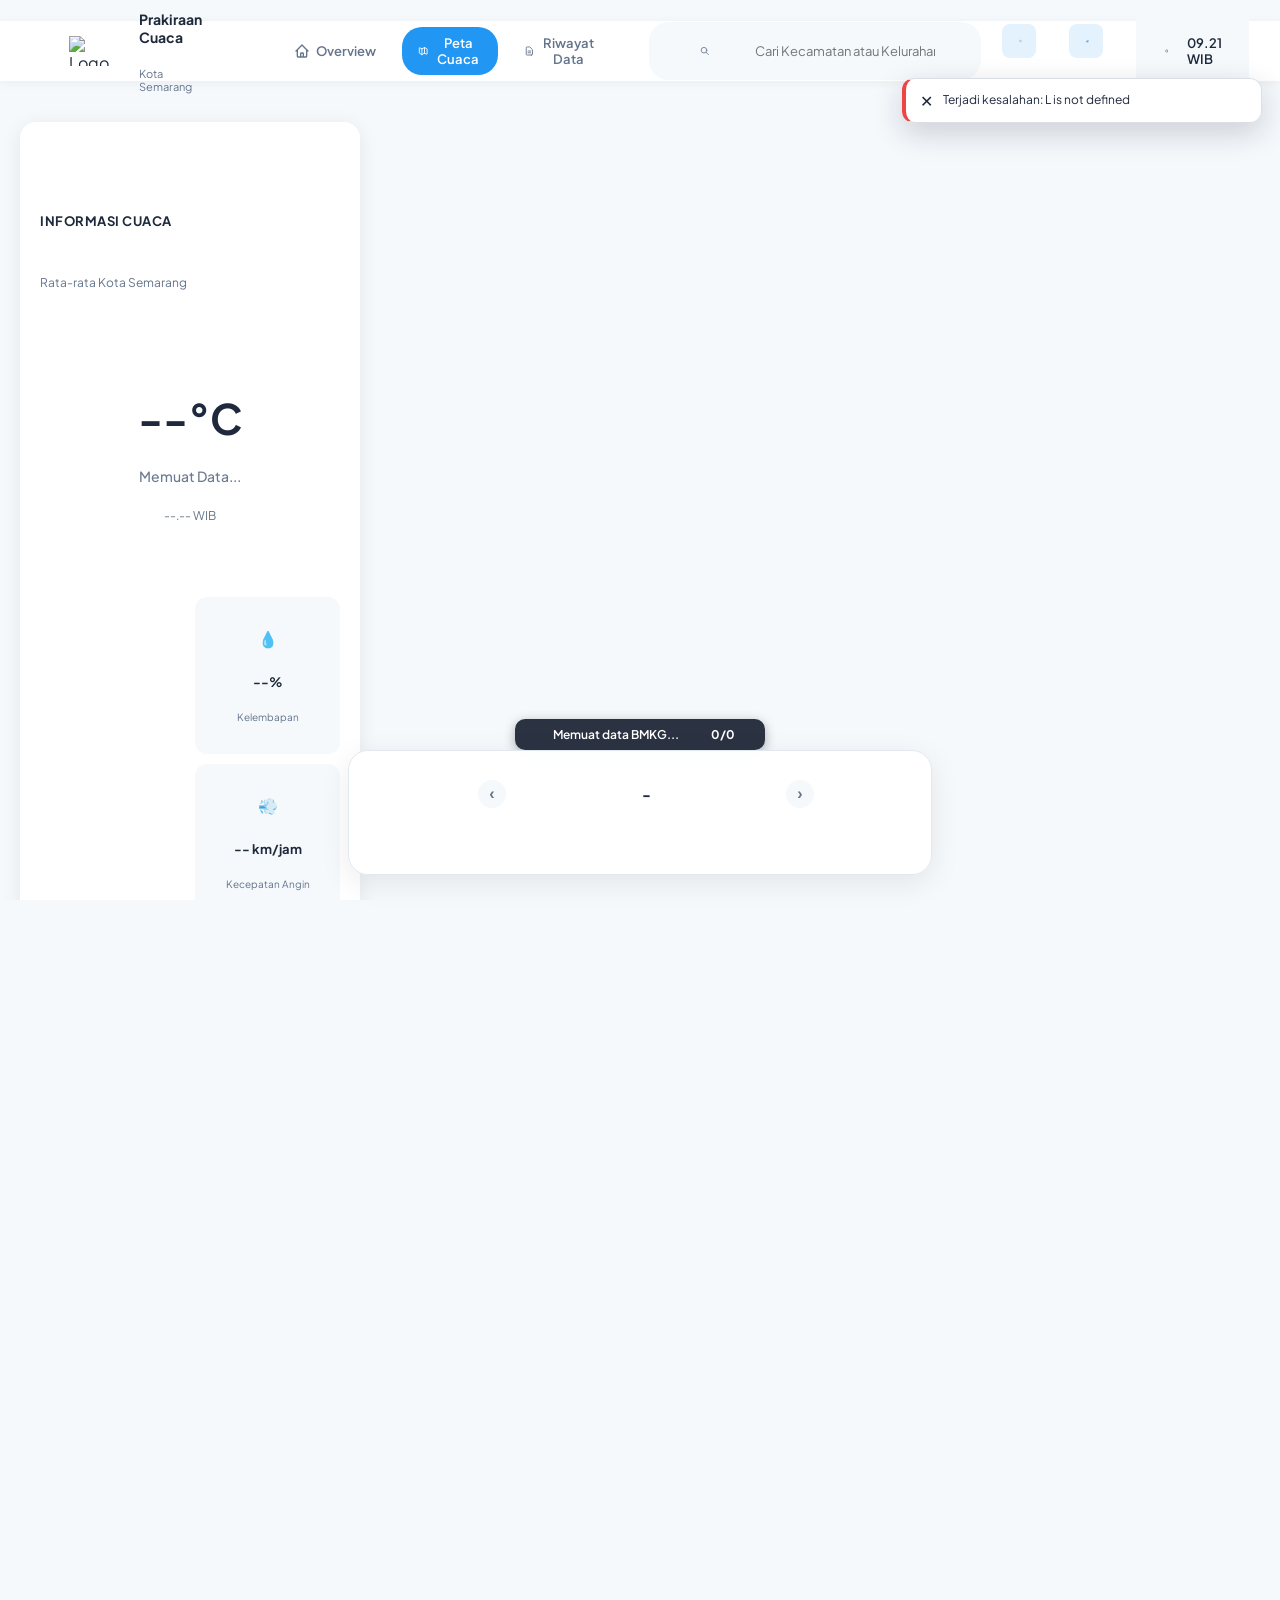
==== commit 54212c1c: "Fix HTML encoding issues in index.html" ====
--- a/index.html
+++ b/index.html
@@ -1,253 +1,468 @@
 <!DOCTYPE html>
+
 <html lang="id">
+
 <head>
-    <meta charset="UTF-8">
-    <meta name="viewport" content="width=device-width, initial-scale=1.0">
-    <title>WebGIS Prakiraan Cuaca Semarang</title>
-
-    <!-- Font: Plus Jakarta Sans -->
-    <link rel="preconnect" href="https://fonts.googleapis.com">
-    <link rel="preconnect" href="https://fonts.gstatic.com" crossorigin>
-    <link href="https://fonts.googleapis.com/css2?family=Plus+Jakarta+Sans:wght@400;500;600;700&display=swap" rel="stylesheet">
-
-    <!-- Leaflet CSS -->
-    <link rel="stylesheet" href="https://unpkg.com/leaflet@1.9.4/dist/leaflet.css"/>
-
-    <!-- Custom CSS -->
-    <link rel="stylesheet" href="style.css">
+
+    <meta charset="UTF-8">
+
+    <meta name="viewport" content="width=device-width, initial-scale=1.0">
+
+    <title>WebGIS Prakiraan Cuaca Semarang</title>
+
+
+
+    <!-- Font: Plus Jakarta Sans -->
+
+    <link rel="preconnect" href="https://fonts.googleapis.com">
+
+    <link rel="preconnect" href="https://fonts.gstatic.com" crossorigin>
+
+    <link href="https://fonts.googleapis.com/css2?family=Plus+Jakarta+Sans:wght@400;500;600;700&display=swap" rel="stylesheet">
+
+
+
+    <!-- Leaflet CSS -->
+
+    <link rel="stylesheet" href="https://unpkg.com/leaflet@1.9.4/dist/leaflet.css"/>
+
+
+
+    <!-- Custom CSS -->
+
+    <link rel="stylesheet" href="style.css">
+
 </head>
 
+
+
 <body>
 
-    <!-- Navigasi Atas (Navbar) -->
-    <nav class="top-navbar">
-        <!-- Kiri: Logo & Tab -->
-        <div class="nav-left">
-            <div class="brand">
-                <img src="https://data.bmkg.go.id/include/assets/img/logo-bmkg.svg" alt="Logo BMKG" class="brand-logo">
-                <div class="brand-text">
-                    <span class="brand-title">Prakiraan Cuaca</span>
-                    <span class="brand-subtitle">Kota Semarang</span>
-                </div>
-            </div>
-            <div class="nav-tabs">
-    <button class="nav-tab">
-
-        
-        <!-- Ikon Overview -->
-        <svg width="16" height="16" fill="none" stroke="currentColor" viewBox="0 0 24 24"><path stroke-linecap="round" stroke-linejoin="round" stroke-width="2" d="M3 12l2-2m0 0l7-7 7 7M5 10v10a1 1 0 001 1h3m10-11l2 2m-2-2v10a1 1 0 01-1 1h-3m-6 0a1 1 0 001-1v-4a1 1 0 011-1h2a1 1 0 011 1v4a1 1 0 001 1m-6 0h6"></path></svg>
+
+
+    <!-- Navigasi Atas (Navbar) -->
+
+    <nav class="top-navbar">
+
+        <!-- Kiri: Logo & Tab -->
+
+        <div class="nav-left">
+
+            <div class="brand">
+
+                <img src="https://data.bmkg.go.id/include/assets/img/logo-bmkg.svg" alt="Logo BMKG" class="brand-logo">
+
+                <div class="brand-text">
+
+                    <span class="brand-title">Prakiraan Cuaca</span>
+
+                    <span class="brand-subtitle">Kota Semarang</span>
+
+                </div>
+
+            </div>
+
+            <div class="nav-tabs">
     <button class="nav-tab" onclick="window.location.href='overview.html'" style="cursor:pointer;">
-    <svg width="16" height="16" fill="none" stroke="currentColor" viewBox="0 0 24 24">
-        <path stroke-linecap="round" stroke-linejoin="round" stroke-width="2"
-            d="M3 12l2-2m0 0l7-7 7 7M5 10v10a1 1 0 001 1h3m10-11l2 2m-2-2v10a1 1 0 01-1 1h-3m-6 0a1 1 0 001-1v-4a1 1 0 011-1h2a1 1 0 011 1v4a1 1 0 001 1m-6 0h6">
-        </path>
-    </svg>
-    Overview
-</button>
-    
-    <!-- Tombol Peta Cuaca (Aktif) -->
-    <button class="nav-tab active">
-        <!-- Ikon Map -->
-        <svg width="16" height="16" fill="none" stroke="currentColor" viewBox="0 0 24 24"><path stroke-linecap="round" stroke-linejoin="round" stroke-width="2" d="M9 20l-5.447-2.724A1 1 0 013 16.382V5.618a1 1 0 011.447-.894L9 7m0 13l6-3m-6 3V7m6 10l4.553 2.276A1 1 0 0021 18.382V7.618a1 1 0 00-.553-.894L15 4m0 13V4m0 0L9 7"></path></svg>
+        <svg width="16" height="16" fill="none" stroke="currentColor" viewBox="0 0 24 24">
+            <path stroke-linecap="round" stroke-linejoin="round" stroke-width="2" d="M3 12l2-2m0 0l7-7 7 7M5 10v10a1 1 0 001 1h3m10-11l2 2m-2-2v10a1 1 0 01-1 1h-3m-6 0a1 1 0 001-1v-4a1 1 0 011-1h2a1 1 0 011 1v4a1 1 0 001 1m-6 0h6"></path>
+        </svg>
+        Overview
+    </button>
+    <button class="nav-tab active" onclick="window.location.href='index.html'" style="cursor:pointer;">
+        <svg width="16" height="16" fill="none" stroke="currentColor" viewBox="0 0 24 24">
+            <path stroke-linecap="round" stroke-linejoin="round" stroke-width="2" d="M9 20l-5.447-2.724A1 1 0 013 16.382V5.618a1 1 0 011.447-.894L9 7m0 13l6-3m-6 3V7m6 10l4.553 2.276A1 1 0 0021 18.382V7.618a1 1 0 00-.553-.894L15 4m0 13V4m0 0L9 7"></path>
+        </svg>
         Peta Cuaca
     </button>
-    
-    <!-- Tombol Riwayat Data (Pasif, memanggil data.html) -->
-    <button class="nav-tab" onclick="window.location.href='data.html'">
-        <!-- Ikon Dokumen Laporan -->
-        <svg width="16" height="16" fill="none" stroke="currentColor" viewBox="0 0 24 24"><path stroke-linecap="round" stroke-linejoin="round" stroke-width="2" d="M9 12h6m-6 4h6m2 5H7a2 2 0 01-2-2V5a2 2 0 012-2h5.586a1 1 0 01.707.293l5.414 5.414a1 1 0 01.293.707V19a2 2 0 01-2 2z"></path></svg>
+    <button class="nav-tab" onclick="window.location.href='data.html'" style="cursor:pointer;">
+        <svg width="16" height="16" fill="none" stroke="currentColor" viewBox="0 0 24 24">
+            <path stroke-linecap="round" stroke-linejoin="round" stroke-width="2" d="M9 12h6m-6 4h6m2 5H7a2 2 0 01-2-2V5a2 2 0 012-2h5.586a1 1 0 01.707.293l5.414 5.414a1 1 0 01.293.707V19a2 2 0 01-2 2z"></path>
+        </svg>
         Riwayat Data
     </button>
 </div>
-        </div>
-
-        <!-- Tengah: Pencarian -->
-        <div class="nav-center">
-            <div class="search-bar">
-                <svg width="16" height="16" fill="none" stroke="#64748B" viewBox="0 0 24 24"><path stroke-linecap="round" stroke-linejoin="round" stroke-width="2" d="M21 21l-6-6m2-5a7 7 0 11-14 0 7 7 0 0114 0z"></path></svg>
-                <input type="text" placeholder="Cari Kecamatan atau Kelurahan...">
-            </div>
-        </div>
-
-        <!-- Kanan: Layer, Legenda, & Jam -->
-        <div class="nav-right">
-            <!-- Dropdown Layer Peta -->
-            <div class="nav-dropdown-container">
-                <button class="nav-icon-btn" id="btn-layer" title="Layer Peta">
-                    <svg width="18" height="18" fill="none" stroke="currentColor" viewBox="0 0 24 24"><path stroke-linecap="round" stroke-linejoin="round" stroke-width="2" d="M4 6h16M4 12h16M4 18h16"></path></svg>
-                </button>
-                <div class="dropdown-menu" id="layer-menu">
-                    <h4>Pilihan Basemap</h4>
+
+        </div>
+
+
+
+        <!-- Tengah: Pencarian -->
+
+        <div class="nav-center">
+
+            <div class="search-bar">
+
+                <svg width="16" height="16" fill="none" stroke="#64748B" viewBox="0 0 24 24"><path stroke-linecap="round" stroke-linejoin="round" stroke-width="2" d="M21 21l-6-6m2-5a7 7 0 11-14 0 7 7 0 0114 0z"></path></svg>
+
+                <input type="text" placeholder="Cari Kecamatan atau Kelurahan...">
+
+            </div>
+
+        </div>
+
+
+
+        <!-- Kanan: Layer, Legenda, & Jam -->
+
+        <div class="nav-right">
+
+            <!-- Dropdown Layer Peta -->
+
+            <div class="nav-dropdown-container">
+
+                <button class="nav-icon-btn" id="btn-layer" title="Layer Peta">
+
+                    <svg width="18" height="18" fill="none" stroke="currentColor" viewBox="0 0 24 24"><path stroke-linecap="round" stroke-linejoin="round" stroke-width="2" d="M4 6h16M4 12h16M4 18h16"></path></svg>
+
+                </button>
+
+                <div class="dropdown-menu" id="layer-menu">
+
+                    <h4>Pilihan Basemap</h4>
+
+
 
 <label>
-    <input
-        type="radio"
-        name="basemap"
-        value="auto"
-        checked
-    >
-    OSM Otomatis Light / Dark
+
+    <input
+
+        type="radio"
+
+        name="basemap"
+
+        value="auto"
+
+        checked
+
+    >
+
+    OSM Otomatis Light / Dark
+
 </label>
 
+
+
 <label>
-    <input
-        type="radio"
-        name="basemap"
-        value="osm"
-    >
-    Standar OSM
+
+    <input
+
+        type="radio"
+
+        name="basemap"
+
+        value="osm"
+
+    >
+
+    Standar OSM
+
 </label>
 
+
+
 <label>
-    <input
-        type="radio"
-        name="basemap"
-        value="esri"
-    >
-    Satelit Esri
+
+    <input
+
+        type="radio"
+
+        name="basemap"
+
+        value="esri"
+
+    >
+
+    Satelit Esri
+
 </label>
-                    <hr>
-                    <h4>Tingkat Administratif</h4>
-                    <label><input type="radio" name="admin_level" value="kecamatan" checked> Kecamatan</label>
-                    <label><input type="radio" name="admin_level" value="kelurahan"> Kelurahan</label>
-                </div>
-            </div>
-
-            <!-- Dropdown Legenda Cuaca -->
-            <div class="nav-dropdown-container">
-                <button class="nav-icon-btn" id="btn-legend" title="Legenda Cuaca">
-                    <svg width="18" height="18" fill="none" stroke="currentColor" viewBox="0 0 24 24"><path stroke-linecap="round" stroke-linejoin="round" stroke-width="2" d="M9 19v-6a2 2 0 00-2-2H5a2 2 0 00-2 2v6a2 2 0 002 2h2a2 2 0 002-2zm0 0V9a2 2 0 012-2h2a2 2 0 012 2v10m-6 0a2 2 0 002 2h2a2 2 0 002-2m0 0V5a2 2 0 012-2h2a2 2 0 012 2v14a2 2 0 01-2 2h-2a2 2 0 01-2-2z"></path></svg>
-                </button>
-                <div class="dropdown-menu" id="legend-menu">
-                    <h4>Legenda Cuaca</h4>
-                    <div class="legend-item"><span class="color-box" style="background:#0F172A"></span> Petir / Kilat</div>
-                    <div class="legend-item"><span class="color-box" style="background:#1d4ed8"></span> Hujan Lebat</div>
-                    <div class="legend-item"><span class="color-box" style="background:#2563eb"></span> Hujan Sedang</div>
-                    <div class="legend-item"><span class="color-box" style="background:#38bdf8"></span> Hujan Ringan</div>
-                    <div class="legend-item"><span class="color-box" style="background:#475569"></span> Mendung / Tebal</div>
-                    <div class="legend-item"><span class="color-box" style="background:#64748b"></span> Berawan</div>
-                    <div class="legend-item"><span class="color-box" style="background:#f59e0b"></span> Cerah Berawan</div>
-                    <div class="legend-item"><span class="color-box" style="background:#facc15"></span> Cerah</div>
-                </div>
-            </div>
-
-            <!-- Jam Realtime -->
-            <div class="nav-clock">
-                <svg width="16" height="16" fill="none" stroke="currentColor" viewBox="0 0 24 24"><path stroke-linecap="round" stroke-linejoin="round" stroke-width="2" d="M12 8v4l3 3m6-3a9 9 0 11-18 0 9 9 0 0118 0z"></path></svg>
-                <span id="realtime-clock">--:-- WIB</span>
-            </div>
-        </div>
-    </nav>
-
-    <!-- Kontainer Peta dan Elemen Lainnya -->
-    <div class="main-container">
-        
-        <div id="map"></div>
-
-        <div id="weather-loading">
-            Memuat data BMKG...
-            <span id="weather-progress">0/0</span>
-        </div>
-
-        <!<!-- Panel Informasi Mengambang (Kiri) -->
-        <aside class="side-panel">
-            <div class="panel-header">
-                <h3>INFORMASI CUACA</h3>
-                <p>Rata-rata Kota Semarang</p>
-            </div>
-            
-            <div class="weather-main-info">
-                <div class="temp-large" id="city-temp">--°C</div>
-                <div class="weather-desc" id="city-desc">Memuat Data...</div>
-                <div class="weather-time" id="city-time">--.-- WIB</div>
-            </div>
-
-            <!-- Parameter Cuaca -->
-            <div class="weather-metrics">
-                <div class="metric-box">
-                    <span class="metric-icon">💧</span>
-                    <span class="metric-val" id="city-humidity">--%</span>
-                    <span class="metric-lbl">Kelembapan</span>
-                </div>
-                <div class="metric-box">
-                    <span class="metric-icon">💨</span>
-                    <span class="metric-val" id="city-wind">-- km/jam</span>
-                    <span class="metric-lbl">Kecepatan Angin</span>
-                </div>
-                <div class="metric-box">
-                    <span class="metric-icon">🧭</span>
-                    <span class="metric-val" id="city-wind-dir">--</span>
-                    <span class="metric-lbl">Arah Angin</span>
-                </div>
-                <div class="metric-box">
-                    <span class="metric-icon">☁️</span>
-                    <span class="metric-val" id="city-cloud">--%</span>
-                    <span class="metric-lbl">Tutupan Awan</span>
-                </div>
-            </div>
-
-            <!-- Prakiraan 3 Hari Ke Depan -->
-            <div class="forecast-section">
-                <h4>Prakiraan 3 Hari Ke Depan</h4>
-                <div class="forecast-cards" id="city-3day-container">
-                    <!-- Akan diisi oleh JavaScript nanti -->
-                </div>
-            </div>
-
-            <!-- Informasi Sumber Data & Logo BMKG -->
-            <div class="panel-footer">
-                <div class="footer-text">
-                    <strong>Sumber:</strong> BMKG<br>
-                    <span id="info-analysis-time">Pembaruan: --</span>
-                </div>
-                <img src="https://data.bmkg.go.id/include/assets/img/logo-bmkg.svg" alt="Logo BMKG" class="footer-logo">
-            </div>
-        </aside>
-
-        <!-- Timeline Lama -->
-        <div id="forecast-timeline">
-            <div id="timeline-day-control">
-                <button id="timeline-prev-day" aria-label="Hari sebelumnya">‹</button>
-                <div id="timeline-date">-</div>
-                <button id="timeline-next-day" aria-label="Hari berikutnya">›</button>
-            </div>
-            <div id="timeline-hours"></div>
-        </div>
-
-    </div>
-
-    <!-- Leaflet JS & App JS -->
-    <script src="https://unpkg.com/leaflet@1.9.4/dist/leaflet.js"></script>
-
-    <script src="theme.js"></script>
+
+                    <hr>
+
+                    <h4>Tingkat Administratif</h4>
+
+                    <label><input type="radio" name="admin_level" value="kecamatan" checked> Kecamatan</label>
+
+                    <label><input type="radio" name="admin_level" value="kelurahan"> Kelurahan</label>
+
+                </div>
+
+            </div>
+
+
+
+            <!-- Dropdown Legenda Cuaca -->
+
+            <div class="nav-dropdown-container">
+
+                <button class="nav-icon-btn" id="btn-legend" title="Legenda Cuaca">
+
+                    <svg width="18" height="18" fill="none" stroke="currentColor" viewBox="0 0 24 24"><path stroke-linecap="round" stroke-linejoin="round" stroke-width="2" d="M9 19v-6a2 2 0 00-2-2H5a2 2 0 00-2 2v6a2 2 0 002 2h2a2 2 0 002-2zm0 0V9a2 2 0 012-2h2a2 2 0 012 2v10m-6 0a2 2 0 002 2h2a2 2 0 002-2m0 0V5a2 2 0 012-2h2a2 2 0 012 2v14a2 2 0 01-2 2h-2a2 2 0 01-2-2z"></path></svg>
+
+                </button>
+
+                <div class="dropdown-menu" id="legend-menu">
+
+                    <h4>Legenda Cuaca</h4>
+
+                    <div class="legend-item"><span class="color-box" style="background:#0F172A"></span> Petir / Kilat</div>
+
+                    <div class="legend-item"><span class="color-box" style="background:#1d4ed8"></span> Hujan Lebat</div>
+
+                    <div class="legend-item"><span class="color-box" style="background:#2563eb"></span> Hujan Sedang</div>
+
+                    <div class="legend-item"><span class="color-box" style="background:#38bdf8"></span> Hujan Ringan</div>
+
+                    <div class="legend-item"><span class="color-box" style="background:#475569"></span> Mendung / Tebal</div>
+
+                    <div class="legend-item"><span class="color-box" style="background:#64748b"></span> Berawan</div>
+
+                    <div class="legend-item"><span class="color-box" style="background:#f59e0b"></span> Cerah Berawan</div>
+
+                    <div class="legend-item"><span class="color-box" style="background:#facc15"></span> Cerah</div>
+
+                </div>
+
+            </div>
+
+
+
+            <!-- Jam Realtime -->
+
+            <div class="nav-clock">
+
+                <svg width="16" height="16" fill="none" stroke="currentColor" viewBox="0 0 24 24"><path stroke-linecap="round" stroke-linejoin="round" stroke-width="2" d="M12 8v4l3 3m6-3a9 9 0 11-18 0 9 9 0 0118 0z"></path></svg>
+
+                <span id="realtime-clock">--:-- WIB</span>
+
+            </div>
+
+        </div>
+
+    </nav>
+
+
+
+    <!-- Kontainer Peta dan Elemen Lainnya -->
+
+    <div class="main-container">
+
+
+
+        <div id="map"></div>
+
+
+
+        <div id="weather-loading">
+
+            Memuat data BMKG...
+
+            <span id="weather-progress">0/0</span>
+
+        </div>
+
+
+
+        <!-- Panel Informasi Mengambang (Kiri) -->
+
+        <aside class="side-panel">
+
+            <div class="panel-header">
+
+                <h3>INFORMASI CUACA</h3>
+
+                <p>Rata-rata Kota Semarang</p>
+
+            </div>
+
+
+
+            <div class="weather-main-info">
+
+                <div class="temp-large" id="city-temp">--°C</div>
+
+                <div class="weather-desc" id="city-desc">Memuat Data...</div>
+
+                <div class="weather-time" id="city-time">--.-- WIB</div>
+
+            </div>
+
+
+
+            <!-- Parameter Cuaca -->
+
+            <div class="weather-metrics">
+
+                <div class="metric-box">
+
+                    <span class="metric-icon">💧</span>
+
+                    <span class="metric-val" id="city-humidity">--%</span>
+
+                    <span class="metric-lbl">Kelembapan</span>
+
+                </div>
+
+                <div class="metric-box">
+
+                    <span class="metric-icon">💨</span>
+
+                    <span class="metric-val" id="city-wind">-- km/jam</span>
+
+                    <span class="metric-lbl">Kecepatan Angin</span>
+
+                </div>
+
+                <div class="metric-box">
+
+                    <span class="metric-icon">🧭</span>
+
+                    <span class="metric-val" id="city-wind-dir">--</span>
+
+                    <span class="metric-lbl">Arah Angin</span>
+
+                </div>
+
+                <div class="metric-box">
+
+                    <span class="metric-icon">☁️</span>
+
+                    <span class="metric-val" id="city-cloud">--%</span>
+
+                    <span class="metric-lbl">Tutupan Awan</span>
+
+                </div>
+
+            </div>
+
+
+
+            <!-- Prakiraan 3 Hari Ke Depan -->
+
+            <div class="forecast-section">
+
+                <h4>Prakiraan 3 Hari Ke Depan</h4>
+
+                <div class="forecast-cards" id="city-3day-container">
+
+                    <!-- Akan diisi oleh JavaScript nanti -->
+
+                </div>
+
+            </div>
+
+
+
+            <!-- Informasi Sumber Data & Logo BMKG -->
+
+            <div class="panel-footer">
+
+                <div class="footer-text">
+
+                    <strong>Sumber:</strong> BMKG<br>
+
+                    <span id="info-analysis-time">Pembaruan: --</span>
+
+                </div>
+
+                <img src="https://data.bmkg.go.id/include/assets/img/logo-bmkg.svg" alt="Logo BMKG" class="footer-logo">
+
+            </div>
+
+        </aside>
+
+
+
+        <!-- Timeline Lama -->
+
+        <div id="forecast-timeline">
+
+            <div id="timeline-day-control">
+
+                <button id="timeline-prev-day" aria-label="Hari sebelumnya">‹</button>
+
+                <div id="timeline-date">-</div>
+
+                <button id="timeline-next-day" aria-label="Hari berikutnya">›</button>
+
+            </div>
+
+            <div id="timeline-hours"></div>
+
+        </div>
+
+
+
+    </div>
+
+
+
+    <!-- Leaflet JS & App JS -->
+
+    <script src="https://unpkg.com/leaflet@1.9.4/dist/leaflet.js"></script>
+
+
+
+    <script src="theme.js"></script>
+
 <script src="app.js"></script>
 
-    <!-- Script sementara untuk animasi dropdown di HTML -->
-    <script>
-        // Update Jam Realtime Navbar
-        function updateClock() {
-            const now = new Date();
-            const timeString = now.toLocaleTimeString('id-ID', { timeZone: 'Asia/Jakarta', hour: '2-digit', minute: '2-digit' }).replace(':', '.');
-            document.getElementById('realtime-clock').innerText = timeString + ' WIB';
-        }
-        setInterval(updateClock, 1000);
-        updateClock();
-
-        // Dropdown Toggle Logic
-        document.getElementById('btn-layer').addEventListener('click', (e) => {
-            e.stopPropagation();
-            document.getElementById('layer-menu').classList.toggle('show');
-            document.getElementById('legend-menu').classList.remove('show');
-        });
-        document.getElementById('btn-legend').addEventListener('click', (e) => {
-            e.stopPropagation();
-            document.getElementById('legend-menu').classList.toggle('show');
-            document.getElementById('layer-menu').classList.remove('show');
-        });
-        document.addEventListener('click', () => {
-            document.getElementById('layer-menu').classList.remove('show');
-            document.getElementById('legend-menu').classList.remove('show');
-        });
-    </script>
+
+
+    <!-- Script sementara untuk animasi dropdown di HTML -->
+
+    <script>
+
+        // Update Jam Realtime Navbar
+
+        function updateClock() {
+
+            const now = new Date();
+
+            const timeString = now.toLocaleTimeString('id-ID', { timeZone: 'Asia/Jakarta', hour: '2-digit', minute: '2-digit' }).replace(':', '.');
+
+            document.getElementById('realtime-clock').innerText = timeString + ' WIB';
+
+        }
+
+        setInterval(updateClock, 1000);
+
+        updateClock();
+
+
+
+        // Dropdown Toggle Logic
+
+        document.getElementById('btn-layer').addEventListener('click', (e) => {
+
+            e.stopPropagation();
+
+            document.getElementById('layer-menu').classList.toggle('show');
+
+            document.getElementById('legend-menu').classList.remove('show');
+
+        });
+
+        document.getElementById('btn-legend').addEventListener('click', (e) => {
+
+            e.stopPropagation();
+
+            document.getElementById('legend-menu').classList.toggle('show');
+
+            document.getElementById('layer-menu').classList.remove('show');
+
+        });
+
+        document.addEventListener('click', () => {
+
+            document.getElementById('layer-menu').classList.remove('show');
+
+            document.getElementById('legend-menu').classList.remove('show');
+
+        });
+
+    </script>
+
 </body>
+
 </html>
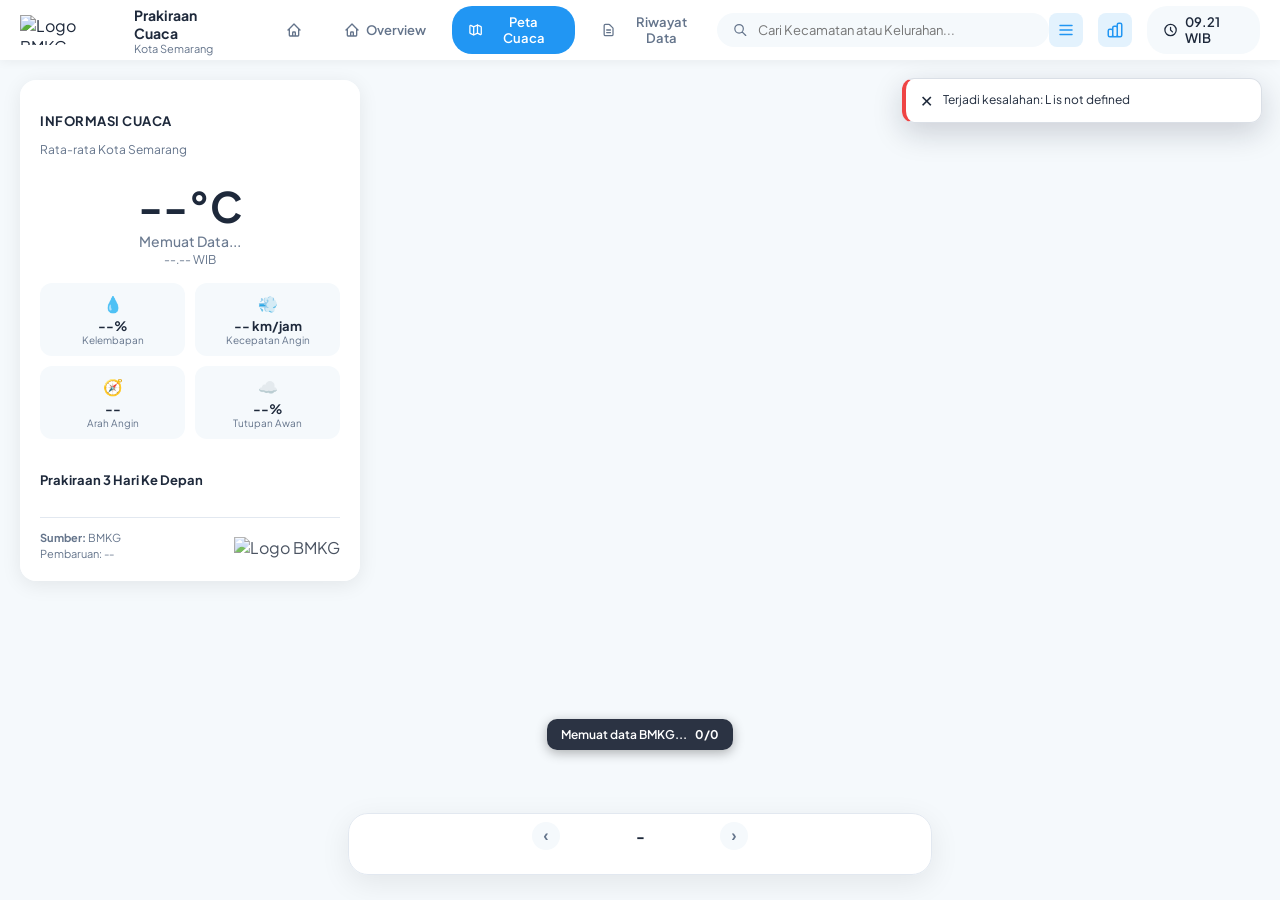
==== commit 29aef3d7: "Refactor index.html structure and content" ====
--- a/index.html
+++ b/index.html
@@ -1,468 +1,253 @@
 <!DOCTYPE html>
-
 <html lang="id">
-
 <head>
-
-    <meta charset="UTF-8">
-
-    <meta name="viewport" content="width=device-width, initial-scale=1.0">
-
-    <title>WebGIS Prakiraan Cuaca Semarang</title>
-
-
-
-    <!-- Font: Plus Jakarta Sans -->
-
-    <link rel="preconnect" href="https://fonts.googleapis.com">
-
-    <link rel="preconnect" href="https://fonts.gstatic.com" crossorigin>
-
-    <link href="https://fonts.googleapis.com/css2?family=Plus+Jakarta+Sans:wght@400;500;600;700&display=swap" rel="stylesheet">
-
-
-
-    <!-- Leaflet CSS -->
-
-    <link rel="stylesheet" href="https://unpkg.com/leaflet@1.9.4/dist/leaflet.css"/>
-
-
-
-    <!-- Custom CSS -->
-
-    <link rel="stylesheet" href="style.css">
-
+    <meta charset="UTF-8">
+    <meta name="viewport" content="width=device-width, initial-scale=1.0">
+    <title>WebGIS Prakiraan Cuaca Semarang</title>
+
+    <!-- Font: Plus Jakarta Sans -->
+    <link rel="preconnect" href="https://fonts.googleapis.com">
+    <link rel="preconnect" href="https://fonts.gstatic.com" crossorigin>
+    <link href="https://fonts.googleapis.com/css2?family=Plus+Jakarta+Sans:wght@400;500;600;700&display=swap" rel="stylesheet">
+
+    <!-- Leaflet CSS -->
+    <link rel="stylesheet" href="https://unpkg.com/leaflet@1.9.4/dist/leaflet.css"/>
+
+    <!-- Custom CSS -->
+    <link rel="stylesheet" href="style.css">
 </head>
 
-
-
 <body>
 
-
-
-    <!-- Navigasi Atas (Navbar) -->
-
-    <nav class="top-navbar">
-
-        <!-- Kiri: Logo & Tab -->
-
-        <div class="nav-left">
-
-            <div class="brand">
-
-                <img src="https://data.bmkg.go.id/include/assets/img/logo-bmkg.svg" alt="Logo BMKG" class="brand-logo">
-
-                <div class="brand-text">
-
-                    <span class="brand-title">Prakiraan Cuaca</span>
-
-                    <span class="brand-subtitle">Kota Semarang</span>
-
-                </div>
-
-            </div>
-
-            <div class="nav-tabs">
+    <!-- Navigasi Atas (Navbar) -->
+    <nav class="top-navbar">
+        <!-- Kiri: Logo & Tab -->
+        <div class="nav-left">
+            <div class="brand">
+                <img src="https://data.bmkg.go.id/include/assets/img/logo-bmkg.svg" alt="Logo BMKG" class="brand-logo">
+                <div class="brand-text">
+                    <span class="brand-title">Prakiraan Cuaca</span>
+                    <span class="brand-subtitle">Kota Semarang</span>
+                </div>
+            </div>
+            <div class="nav-tabs">
+    <button class="nav-tab">
+
+        
+        <!-- Ikon Overview -->
+        <svg width="16" height="16" fill="none" stroke="currentColor" viewBox="0 0 24 24"><path stroke-linecap="round" stroke-linejoin="round" stroke-width="2" d="M3 12l2-2m0 0l7-7 7 7M5 10v10a1 1 0 001 1h3m10-11l2 2m-2-2v10a1 1 0 01-1 1h-3m-6 0a1 1 0 001-1v-4a1 1 0 011-1h2a1 1 0 011 1v4a1 1 0 001 1m-6 0h6"></path></svg>
     <button class="nav-tab" onclick="window.location.href='overview.html'" style="cursor:pointer;">
-        <svg width="16" height="16" fill="none" stroke="currentColor" viewBox="0 0 24 24">
-            <path stroke-linecap="round" stroke-linejoin="round" stroke-width="2" d="M3 12l2-2m0 0l7-7 7 7M5 10v10a1 1 0 001 1h3m10-11l2 2m-2-2v10a1 1 0 01-1 1h-3m-6 0a1 1 0 001-1v-4a1 1 0 011-1h2a1 1 0 011 1v4a1 1 0 001 1m-6 0h6"></path>
-        </svg>
-        Overview
-    </button>
-    <button class="nav-tab active" onclick="window.location.href='index.html'" style="cursor:pointer;">
-        <svg width="16" height="16" fill="none" stroke="currentColor" viewBox="0 0 24 24">
-            <path stroke-linecap="round" stroke-linejoin="round" stroke-width="2" d="M9 20l-5.447-2.724A1 1 0 013 16.382V5.618a1 1 0 011.447-.894L9 7m0 13l6-3m-6 3V7m6 10l4.553 2.276A1 1 0 0021 18.382V7.618a1 1 0 00-.553-.894L15 4m0 13V4m0 0L9 7"></path>
-        </svg>
+    <svg width="16" height="16" fill="none" stroke="currentColor" viewBox="0 0 24 24">
+        <path stroke-linecap="round" stroke-linejoin="round" stroke-width="2"
+            d="M3 12l2-2m0 0l7-7 7 7M5 10v10a1 1 0 001 1h3m10-11l2 2m-2-2v10a1 1 0 01-1 1h-3m-6 0a1 1 0 001-1v-4a1 1 0 011-1h2a1 1 0 011 1v4a1 1 0 001 1m-6 0h6">
+        </path>
+    </svg>
+    Overview
+</button>
+    
+    <!-- Tombol Peta Cuaca (Aktif) -->
+    <button class="nav-tab active">
+        <!-- Ikon Map -->
+        <svg width="16" height="16" fill="none" stroke="currentColor" viewBox="0 0 24 24"><path stroke-linecap="round" stroke-linejoin="round" stroke-width="2" d="M9 20l-5.447-2.724A1 1 0 013 16.382V5.618a1 1 0 011.447-.894L9 7m0 13l6-3m-6 3V7m6 10l4.553 2.276A1 1 0 0021 18.382V7.618a1 1 0 00-.553-.894L15 4m0 13V4m0 0L9 7"></path></svg>
         Peta Cuaca
     </button>
-    <button class="nav-tab" onclick="window.location.href='data.html'" style="cursor:pointer;">
-        <svg width="16" height="16" fill="none" stroke="currentColor" viewBox="0 0 24 24">
-            <path stroke-linecap="round" stroke-linejoin="round" stroke-width="2" d="M9 12h6m-6 4h6m2 5H7a2 2 0 01-2-2V5a2 2 0 012-2h5.586a1 1 0 01.707.293l5.414 5.414a1 1 0 01.293.707V19a2 2 0 01-2 2z"></path>
-        </svg>
+    
+    <!-- Tombol Riwayat Data (Pasif, memanggil data.html) -->
+    <button class="nav-tab" onclick="window.location.href='data.html'">
+        <!-- Ikon Dokumen Laporan -->
+        <svg width="16" height="16" fill="none" stroke="currentColor" viewBox="0 0 24 24"><path stroke-linecap="round" stroke-linejoin="round" stroke-width="2" d="M9 12h6m-6 4h6m2 5H7a2 2 0 01-2-2V5a2 2 0 012-2h5.586a1 1 0 01.707.293l5.414 5.414a1 1 0 01.293.707V19a2 2 0 01-2 2z"></path></svg>
         Riwayat Data
     </button>
 </div>
-
-        </div>
-
-
-
-        <!-- Tengah: Pencarian -->
-
-        <div class="nav-center">
-
-            <div class="search-bar">
-
-                <svg width="16" height="16" fill="none" stroke="#64748B" viewBox="0 0 24 24"><path stroke-linecap="round" stroke-linejoin="round" stroke-width="2" d="M21 21l-6-6m2-5a7 7 0 11-14 0 7 7 0 0114 0z"></path></svg>
-
-                <input type="text" placeholder="Cari Kecamatan atau Kelurahan...">
-
-            </div>
-
-        </div>
-
-
-
-        <!-- Kanan: Layer, Legenda, & Jam -->
-
-        <div class="nav-right">
-
-            <!-- Dropdown Layer Peta -->
-
-            <div class="nav-dropdown-container">
-
-                <button class="nav-icon-btn" id="btn-layer" title="Layer Peta">
-
-                    <svg width="18" height="18" fill="none" stroke="currentColor" viewBox="0 0 24 24"><path stroke-linecap="round" stroke-linejoin="round" stroke-width="2" d="M4 6h16M4 12h16M4 18h16"></path></svg>
-
-                </button>
-
-                <div class="dropdown-menu" id="layer-menu">
-
-                    <h4>Pilihan Basemap</h4>
-
-
+        </div>
+
+        <!-- Tengah: Pencarian -->
+        <div class="nav-center">
+            <div class="search-bar">
+                <svg width="16" height="16" fill="none" stroke="#64748B" viewBox="0 0 24 24"><path stroke-linecap="round" stroke-linejoin="round" stroke-width="2" d="M21 21l-6-6m2-5a7 7 0 11-14 0 7 7 0 0114 0z"></path></svg>
+                <input type="text" placeholder="Cari Kecamatan atau Kelurahan...">
+            </div>
+        </div>
+
+        <!-- Kanan: Layer, Legenda, & Jam -->
+        <div class="nav-right">
+            <!-- Dropdown Layer Peta -->
+            <div class="nav-dropdown-container">
+                <button class="nav-icon-btn" id="btn-layer" title="Layer Peta">
+                    <svg width="18" height="18" fill="none" stroke="currentColor" viewBox="0 0 24 24"><path stroke-linecap="round" stroke-linejoin="round" stroke-width="2" d="M4 6h16M4 12h16M4 18h16"></path></svg>
+                </button>
+                <div class="dropdown-menu" id="layer-menu">
+                    <h4>Pilihan Basemap</h4>
 
 <label>
-
-    <input
-
-        type="radio"
-
-        name="basemap"
-
-        value="auto"
-
-        checked
-
-    >
-
-    OSM Otomatis Light / Dark
-
+    <input
+        type="radio"
+        name="basemap"
+        value="auto"
+        checked
+    >
+    OSM Otomatis Light / Dark
 </label>
 
-
-
 <label>
-
-    <input
-
-        type="radio"
-
-        name="basemap"
-
-        value="osm"
-
-    >
-
-    Standar OSM
-
+    <input
+        type="radio"
+        name="basemap"
+        value="osm"
+    >
+    Standar OSM
 </label>
 
-
-
 <label>
-
-    <input
-
-        type="radio"
-
-        name="basemap"
-
-        value="esri"
-
-    >
-
-    Satelit Esri
-
+    <input
+        type="radio"
+        name="basemap"
+        value="esri"
+    >
+    Satelit Esri
 </label>
-
-                    <hr>
-
-                    <h4>Tingkat Administratif</h4>
-
-                    <label><input type="radio" name="admin_level" value="kecamatan" checked> Kecamatan</label>
-
-                    <label><input type="radio" name="admin_level" value="kelurahan"> Kelurahan</label>
-
-                </div>
-
-            </div>
-
-
-
-            <!-- Dropdown Legenda Cuaca -->
-
-            <div class="nav-dropdown-container">
-
-                <button class="nav-icon-btn" id="btn-legend" title="Legenda Cuaca">
-
-                    <svg width="18" height="18" fill="none" stroke="currentColor" viewBox="0 0 24 24"><path stroke-linecap="round" stroke-linejoin="round" stroke-width="2" d="M9 19v-6a2 2 0 00-2-2H5a2 2 0 00-2 2v6a2 2 0 002 2h2a2 2 0 002-2zm0 0V9a2 2 0 012-2h2a2 2 0 012 2v10m-6 0a2 2 0 002 2h2a2 2 0 002-2m0 0V5a2 2 0 012-2h2a2 2 0 012 2v14a2 2 0 01-2 2h-2a2 2 0 01-2-2z"></path></svg>
-
-                </button>
-
-                <div class="dropdown-menu" id="legend-menu">
-
-                    <h4>Legenda Cuaca</h4>
-
-                    <div class="legend-item"><span class="color-box" style="background:#0F172A"></span> Petir / Kilat</div>
-
-                    <div class="legend-item"><span class="color-box" style="background:#1d4ed8"></span> Hujan Lebat</div>
-
-                    <div class="legend-item"><span class="color-box" style="background:#2563eb"></span> Hujan Sedang</div>
-
-                    <div class="legend-item"><span class="color-box" style="background:#38bdf8"></span> Hujan Ringan</div>
-
-                    <div class="legend-item"><span class="color-box" style="background:#475569"></span> Mendung / Tebal</div>
-
-                    <div class="legend-item"><span class="color-box" style="background:#64748b"></span> Berawan</div>
-
-                    <div class="legend-item"><span class="color-box" style="background:#f59e0b"></span> Cerah Berawan</div>
-
-                    <div class="legend-item"><span class="color-box" style="background:#facc15"></span> Cerah</div>
-
-                </div>
-
-            </div>
-
-
-
-            <!-- Jam Realtime -->
-
-            <div class="nav-clock">
-
-                <svg width="16" height="16" fill="none" stroke="currentColor" viewBox="0 0 24 24"><path stroke-linecap="round" stroke-linejoin="round" stroke-width="2" d="M12 8v4l3 3m6-3a9 9 0 11-18 0 9 9 0 0118 0z"></path></svg>
-
-                <span id="realtime-clock">--:-- WIB</span>
-
-            </div>
-
-        </div>
-
-    </nav>
-
-
-
-    <!-- Kontainer Peta dan Elemen Lainnya -->
-
-    <div class="main-container">
-
-
-
-        <div id="map"></div>
-
-
-
-        <div id="weather-loading">
-
-            Memuat data BMKG...
-
-            <span id="weather-progress">0/0</span>
-
-        </div>
-
-
-
-        <!-- Panel Informasi Mengambang (Kiri) -->
-
-        <aside class="side-panel">
-
-            <div class="panel-header">
-
-                <h3>INFORMASI CUACA</h3>
-
-                <p>Rata-rata Kota Semarang</p>
-
-            </div>
-
-
-
-            <div class="weather-main-info">
-
-                <div class="temp-large" id="city-temp">--°C</div>
-
-                <div class="weather-desc" id="city-desc">Memuat Data...</div>
-
-                <div class="weather-time" id="city-time">--.-- WIB</div>
-
-            </div>
-
-
-
-            <!-- Parameter Cuaca -->
-
-            <div class="weather-metrics">
-
-                <div class="metric-box">
-
-                    <span class="metric-icon">💧</span>
-
-                    <span class="metric-val" id="city-humidity">--%</span>
-
-                    <span class="metric-lbl">Kelembapan</span>
-
-                </div>
-
-                <div class="metric-box">
-
-                    <span class="metric-icon">💨</span>
-
-                    <span class="metric-val" id="city-wind">-- km/jam</span>
-
-                    <span class="metric-lbl">Kecepatan Angin</span>
-
-                </div>
-
-                <div class="metric-box">
-
-                    <span class="metric-icon">🧭</span>
-
-                    <span class="metric-val" id="city-wind-dir">--</span>
-
-                    <span class="metric-lbl">Arah Angin</span>
-
-                </div>
-
-                <div class="metric-box">
-
-                    <span class="metric-icon">☁️</span>
-
-                    <span class="metric-val" id="city-cloud">--%</span>
-
-                    <span class="metric-lbl">Tutupan Awan</span>
-
-                </div>
-
-            </div>
-
-
-
-            <!-- Prakiraan 3 Hari Ke Depan -->
-
-            <div class="forecast-section">
-
-                <h4>Prakiraan 3 Hari Ke Depan</h4>
-
-                <div class="forecast-cards" id="city-3day-container">
-
-                    <!-- Akan diisi oleh JavaScript nanti -->
-
-                </div>
-
-            </div>
-
-
-
-            <!-- Informasi Sumber Data & Logo BMKG -->
-
-            <div class="panel-footer">
-
-                <div class="footer-text">
-
-                    <strong>Sumber:</strong> BMKG<br>
-
-                    <span id="info-analysis-time">Pembaruan: --</span>
-
-                </div>
-
-                <img src="https://data.bmkg.go.id/include/assets/img/logo-bmkg.svg" alt="Logo BMKG" class="footer-logo">
-
-            </div>
-
-        </aside>
-
-
-
-        <!-- Timeline Lama -->
-
-        <div id="forecast-timeline">
-
-            <div id="timeline-day-control">
-
-                <button id="timeline-prev-day" aria-label="Hari sebelumnya">‹</button>
-
-                <div id="timeline-date">-</div>
-
-                <button id="timeline-next-day" aria-label="Hari berikutnya">›</button>
-
-            </div>
-
-            <div id="timeline-hours"></div>
-
-        </div>
-
-
-
-    </div>
-
-
-
-    <!-- Leaflet JS & App JS -->
-
-    <script src="https://unpkg.com/leaflet@1.9.4/dist/leaflet.js"></script>
-
-
-
-    <script src="theme.js"></script>
-
+                    <hr>
+                    <h4>Tingkat Administratif</h4>
+                    <label><input type="radio" name="admin_level" value="kecamatan" checked> Kecamatan</label>
+                    <label><input type="radio" name="admin_level" value="kelurahan"> Kelurahan</label>
+                </div>
+            </div>
+
+            <!-- Dropdown Legenda Cuaca -->
+            <div class="nav-dropdown-container">
+                <button class="nav-icon-btn" id="btn-legend" title="Legenda Cuaca">
+                    <svg width="18" height="18" fill="none" stroke="currentColor" viewBox="0 0 24 24"><path stroke-linecap="round" stroke-linejoin="round" stroke-width="2" d="M9 19v-6a2 2 0 00-2-2H5a2 2 0 00-2 2v6a2 2 0 002 2h2a2 2 0 002-2zm0 0V9a2 2 0 012-2h2a2 2 0 012 2v10m-6 0a2 2 0 002 2h2a2 2 0 002-2m0 0V5a2 2 0 012-2h2a2 2 0 012 2v14a2 2 0 01-2 2h-2a2 2 0 01-2-2z"></path></svg>
+                </button>
+                <div class="dropdown-menu" id="legend-menu">
+                    <h4>Legenda Cuaca</h4>
+                    <div class="legend-item"><span class="color-box" style="background:#0F172A"></span> Petir / Kilat</div>
+                    <div class="legend-item"><span class="color-box" style="background:#1d4ed8"></span> Hujan Lebat</div>
+                    <div class="legend-item"><span class="color-box" style="background:#2563eb"></span> Hujan Sedang</div>
+                    <div class="legend-item"><span class="color-box" style="background:#38bdf8"></span> Hujan Ringan</div>
+                    <div class="legend-item"><span class="color-box" style="background:#475569"></span> Mendung / Tebal</div>
+                    <div class="legend-item"><span class="color-box" style="background:#64748b"></span> Berawan</div>
+                    <div class="legend-item"><span class="color-box" style="background:#f59e0b"></span> Cerah Berawan</div>
+                    <div class="legend-item"><span class="color-box" style="background:#facc15"></span> Cerah</div>
+                </div>
+            </div>
+
+            <!-- Jam Realtime -->
+            <div class="nav-clock">
+                <svg width="16" height="16" fill="none" stroke="currentColor" viewBox="0 0 24 24"><path stroke-linecap="round" stroke-linejoin="round" stroke-width="2" d="M12 8v4l3 3m6-3a9 9 0 11-18 0 9 9 0 0118 0z"></path></svg>
+                <span id="realtime-clock">--:-- WIB</span>
+            </div>
+        </div>
+    </nav>
+
+    <!-- Kontainer Peta dan Elemen Lainnya -->
+    <div class="main-container">
+        
+        <div id="map"></div>
+
+        <div id="weather-loading">
+            Memuat data BMKG...
+            <span id="weather-progress">0/0</span>
+        </div>
+
+        <!<!-- Panel Informasi Mengambang (Kiri) -->
+        <aside class="side-panel">
+            <div class="panel-header">
+                <h3>INFORMASI CUACA</h3>
+                <p>Rata-rata Kota Semarang</p>
+            </div>
+            
+            <div class="weather-main-info">
+                <div class="temp-large" id="city-temp">--°C</div>
+                <div class="weather-desc" id="city-desc">Memuat Data...</div>
+                <div class="weather-time" id="city-time">--.-- WIB</div>
+            </div>
+
+            <!-- Parameter Cuaca -->
+            <div class="weather-metrics">
+                <div class="metric-box">
+                    <span class="metric-icon">💧</span>
+                    <span class="metric-val" id="city-humidity">--%</span>
+                    <span class="metric-lbl">Kelembapan</span>
+                </div>
+                <div class="metric-box">
+                    <span class="metric-icon">💨</span>
+                    <span class="metric-val" id="city-wind">-- km/jam</span>
+                    <span class="metric-lbl">Kecepatan Angin</span>
+                </div>
+                <div class="metric-box">
+                    <span class="metric-icon">🧭</span>
+                    <span class="metric-val" id="city-wind-dir">--</span>
+                    <span class="metric-lbl">Arah Angin</span>
+                </div>
+                <div class="metric-box">
+                    <span class="metric-icon">☁️</span>
+                    <span class="metric-val" id="city-cloud">--%</span>
+                    <span class="metric-lbl">Tutupan Awan</span>
+                </div>
+            </div>
+
+            <!-- Prakiraan 3 Hari Ke Depan -->
+            <div class="forecast-section">
+                <h4>Prakiraan 3 Hari Ke Depan</h4>
+                <div class="forecast-cards" id="city-3day-container">
+                    <!-- Akan diisi oleh JavaScript nanti -->
+                </div>
+            </div>
+
+            <!-- Informasi Sumber Data & Logo BMKG -->
+            <div class="panel-footer">
+                <div class="footer-text">
+                    <strong>Sumber:</strong> BMKG<br>
+                    <span id="info-analysis-time">Pembaruan: --</span>
+                </div>
+                <img src="https://data.bmkg.go.id/include/assets/img/logo-bmkg.svg" alt="Logo BMKG" class="footer-logo">
+            </div>
+        </aside>
+
+        <!-- Timeline Lama -->
+        <div id="forecast-timeline">
+            <div id="timeline-day-control">
+                <button id="timeline-prev-day" aria-label="Hari sebelumnya">‹</button>
+                <div id="timeline-date">-</div>
+                <button id="timeline-next-day" aria-label="Hari berikutnya">›</button>
+            </div>
+            <div id="timeline-hours"></div>
+        </div>
+
+    </div>
+
+    <!-- Leaflet JS & App JS -->
+    <script src="https://unpkg.com/leaflet@1.9.4/dist/leaflet.js"></script>
+
+    <script src="theme.js"></script>
 <script src="app.js"></script>
 
-
-
-    <!-- Script sementara untuk animasi dropdown di HTML -->
-
-    <script>
-
-        // Update Jam Realtime Navbar
-
-        function updateClock() {
-
-            const now = new Date();
-
-            const timeString = now.toLocaleTimeString('id-ID', { timeZone: 'Asia/Jakarta', hour: '2-digit', minute: '2-digit' }).replace(':', '.');
-
-            document.getElementById('realtime-clock').innerText = timeString + ' WIB';
-
-        }
-
-        setInterval(updateClock, 1000);
-
-        updateClock();
-
-
-
-        // Dropdown Toggle Logic
-
-        document.getElementById('btn-layer').addEventListener('click', (e) => {
-
-            e.stopPropagation();
-
-            document.getElementById('layer-menu').classList.toggle('show');
-
-            document.getElementById('legend-menu').classList.remove('show');
-
-        });
-
-        document.getElementById('btn-legend').addEventListener('click', (e) => {
-
-            e.stopPropagation();
-
-            document.getElementById('legend-menu').classList.toggle('show');
-
-            document.getElementById('layer-menu').classList.remove('show');
-
-        });
-
-        document.addEventListener('click', () => {
-
-            document.getElementById('layer-menu').classList.remove('show');
-
-            document.getElementById('legend-menu').classList.remove('show');
-
-        });
-
-    </script>
-
+    <!-- Script sementara untuk animasi dropdown di HTML -->
+    <script>
+        // Update Jam Realtime Navbar
+        function updateClock() {
+            const now = new Date();
+            const timeString = now.toLocaleTimeString('id-ID', { timeZone: 'Asia/Jakarta', hour: '2-digit', minute: '2-digit' }).replace(':', '.');
+            document.getElementById('realtime-clock').innerText = timeString + ' WIB';
+        }
+        setInterval(updateClock, 1000);
+        updateClock();
+
+        // Dropdown Toggle Logic
+        document.getElementById('btn-layer').addEventListener('click', (e) => {
+            e.stopPropagation();
+            document.getElementById('layer-menu').classList.toggle('show');
+            document.getElementById('legend-menu').classList.remove('show');
+        });
+        document.getElementById('btn-legend').addEventListener('click', (e) => {
+            e.stopPropagation();
+            document.getElementById('legend-menu').classList.toggle('show');
+            document.getElementById('layer-menu').classList.remove('show');
+        });
+        document.addEventListener('click', () => {
+            document.getElementById('layer-menu').classList.remove('show');
+            document.getElementById('legend-menu').classList.remove('show');
+        });
+    </script>
 </body>
-
 </html>
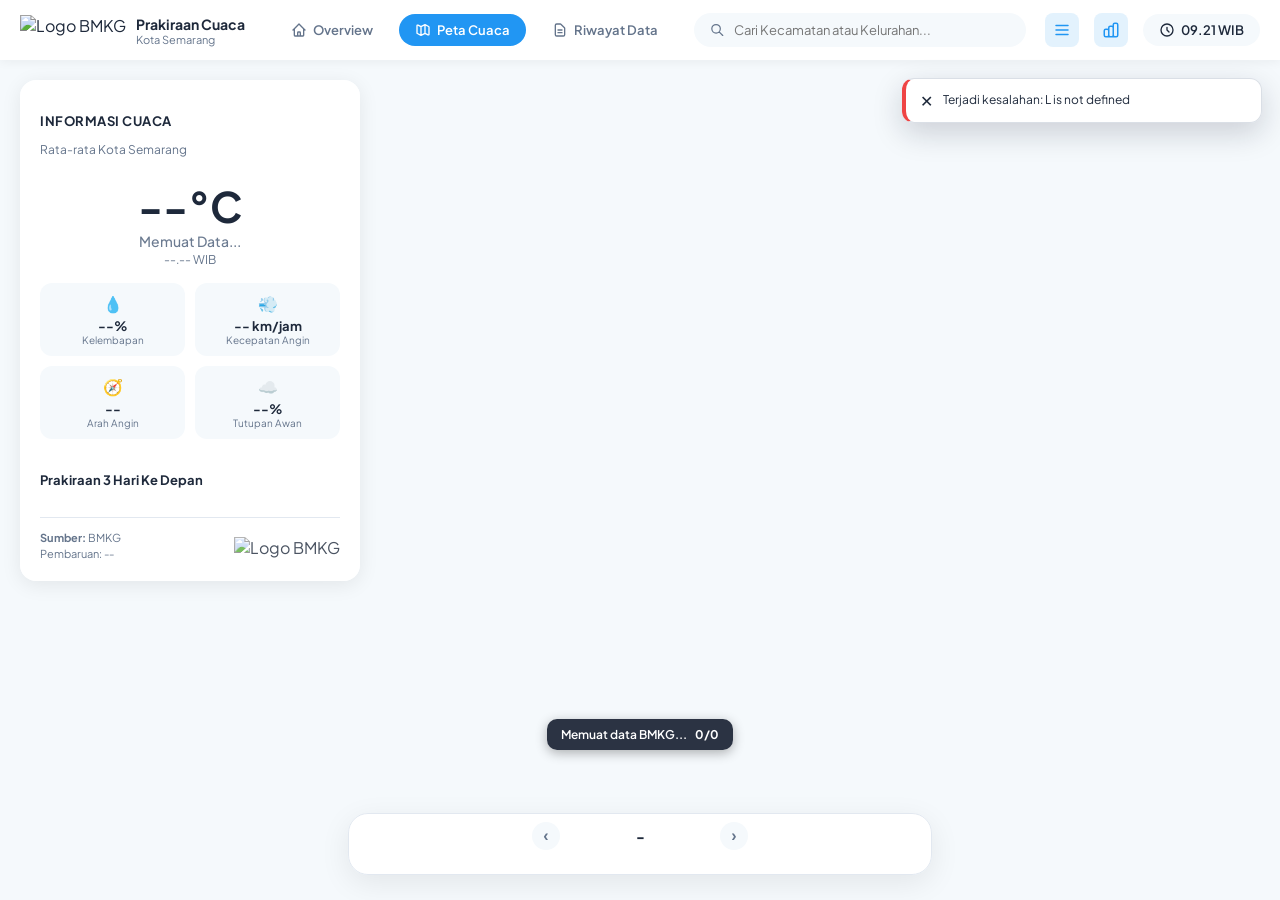
==== commit f11d86da: "Update index.html" ====
--- a/index.html
+++ b/index.html
@@ -31,19 +31,18 @@
                 </div>
             </div>
             <div class="nav-tabs">
-    <button class="nav-tab">
-
-        
-        <!-- Ikon Overview -->
-        <svg width="16" height="16" fill="none" stroke="currentColor" viewBox="0 0 24 24"><path stroke-linecap="round" stroke-linejoin="round" stroke-width="2" d="M3 12l2-2m0 0l7-7 7 7M5 10v10a1 1 0 001 1h3m10-11l2 2m-2-2v10a1 1 0 01-1 1h-3m-6 0a1 1 0 001-1v-4a1 1 0 011-1h2a1 1 0 011 1v4a1 1 0 001 1m-6 0h6"></path></svg>
+    <!-- Tombol Overview -->
     <button class="nav-tab" onclick="window.location.href='overview.html'" style="cursor:pointer;">
-    <svg width="16" height="16" fill="none" stroke="currentColor" viewBox="0 0 24 24">
-        <path stroke-linecap="round" stroke-linejoin="round" stroke-width="2"
-            d="M3 12l2-2m0 0l7-7 7 7M5 10v10a1 1 0 001 1h3m10-11l2 2m-2-2v10a1 1 0 01-1 1h-3m-6 0a1 1 0 001-1v-4a1 1 0 011-1h2a1 1 0 011 1v4a1 1 0 001 1m-6 0h6">
-        </path>
-    </svg>
-    Overview
-</button>
+        <svg width="16" height="16" fill="none" stroke="currentColor" viewBox="0 0 24 24">
+            <path
+                stroke-linecap="round"
+                stroke-linejoin="round"
+                stroke-width="2"
+                d="M3 12l2-2m0 0l7-7 7 7M5 10v10a1 1 0 001 1h3m10-11l2 2m-2-2v10a1 1 0 01-1 1h-3m-6 0a1 1 0 001-1v-4a1 1 0 011-1h2a1 1 0 011 1v4a1 1 0 001 1m-6 0h6">
+            </path>
+        </svg>
+        Overview
+    </button>
     
     <!-- Tombol Peta Cuaca (Aktif) -->
     <button class="nav-tab active">
